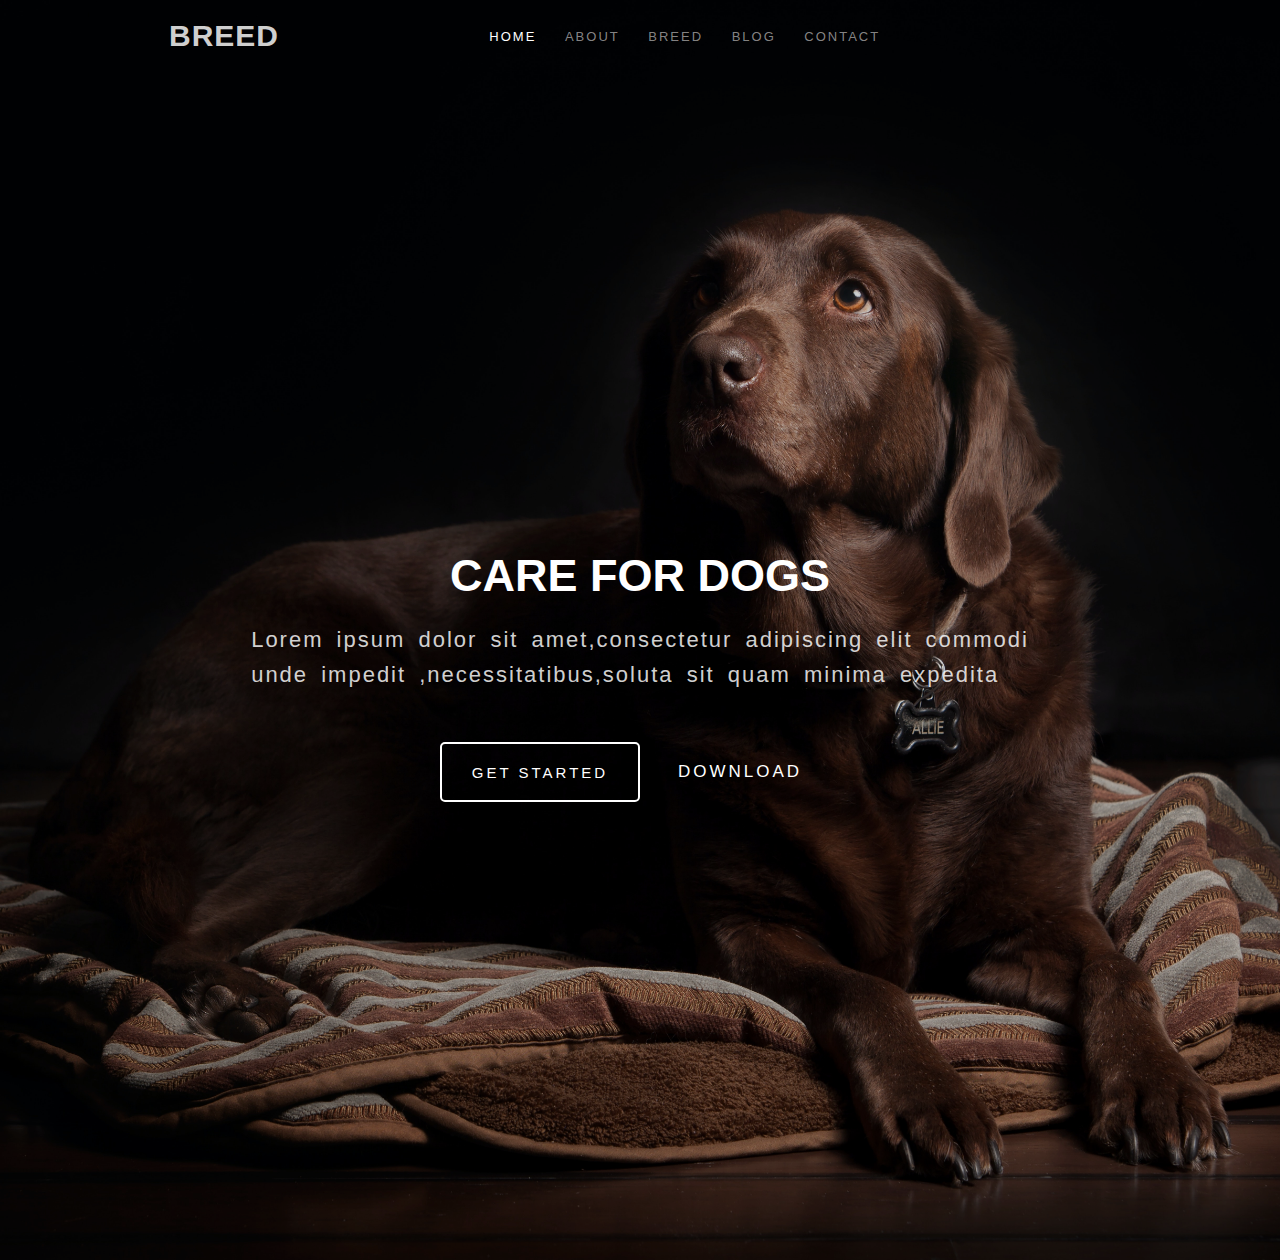
==== index.html @ 58c58dc4 "navbar removed" ====
<!DOCTYPE html>
<html lang="en">
  <head>
    <meta charset="UTF-8" />
    <meta name="viewport" content="width=device-width, initial-scale=1.0" />
    <title>dog website</title>
    <link
      rel="stylesheet"
      href="https://cdnjs.cloudflare.com/ajax/libs/font-awesome/6.4.0/css/all.min.css"
    />
    <link rel="stylesheet" href="./web.css" />
  </head>
  <body>
    <!--    
    <div class="box">
        <div class="b1">Colorlib  </div>
        <div class="b2"> +  BREED </div>

  
       <div class="box1">
        <div class="b3"><i class="fa-solid fa-desktop"></i> </div>
        <div class="b4"> <i class="fa-solid fa-tablet-screen-button"></i> </div>
        <div class="b5"><i class="fa-solid fa-mobile-screen-button"></i>   </div>
        <div class="b6"> <i class="fa-solid fa-cart-shopping"></i></div>
        <div class="b7"> <i class="fa-solid fa-xmark"></i>  </div>
        </div>
</div> -->

    <div class="box3">
      <img class="img" src="./images/img1.jpg" alt="" />
      <div class="overlay"></div>
      <div class="nav">
        <div class="one">
          <h1>BREED</h1>
        </div>
        <div class="two">
          <a href="#">HOME</a>
          <a href="#">ABOUT</a>
          <a href="#">BREED</a>
          <a href="#">BLOG</a>
          <a href="#">CONTACT</a>
        </div>
        <div class="three"></div>
      </div>
    </div>
    <div class="text-box">
      <h2>CARE FOR DOGS</h2>
      <p>
        Lorem ipsum dolor sit amet,consectetur adipiscing elit commodi <br />
        unde impedit ,necessitatibus,soluta sit quam minima expedita <atque
        corrupti reiciendis.
      </p>
      <div class="button">
        <button class="btn">GET STARTED</button>
        <button class="btn1">DOWNLOAD</button>
      </div>
    </div>
    <div class="box4">
      <h3>It's a Dog Life</h3>
      <p>curious story of dogs</p>
    </div>
  </body>
</html>
---- web.css ----
*{padding: 0;
  font-family: sans-serif;
    margin: 0px;
    box-sizing: border-box;}
 .box{
  height: 70px;
  width: 100%;
  background-color: rgba(0, 0, 0, 0.77);
  display: flex;
  align-items: center;
  justify-content:space-between;
  position: relative;
 }

 .box .b1{
  width: 100px;
  height: 70px;
padding: 12px;
  font-size: 40px;
  font-family: sans-serif;
  color: white;
 
 }
 .box .b2{
  width: 150px;
  height: 70px;
  border:2px solid rgba(25, 25, 24, 0.764);
  background-color: rgba(14, 13, 11, 0.5);
  color: gray;
  padding: 22px;
  position: absolute;
  left: 170px;
  
  font-size: 18px;
  font-family: sans-serif;
  

 }


 
 .box .box1{
  display: flex;
  justify-content: end;
  align-items: center;
  
 }

 
 .box .box1 .b3{
  width: 65px;
  height: 70px;
 padding: 25px;
 font-size: 25px;
  border:1px solid rgb(86, 85, 85);
  color: gray;
  transition: 0.5s;
 }
 .box .box1 .b3:hover{
  color: white;
 }
 .box .box1 .b4{
  width: 65px;
  height: 70px;
  border:1px solid rgb(88, 87, 87);
  padding: 25px;
  font-size: 25px;
  color: gray;
  transition: 0.5s;
 }
 .box .box1 .b4:hover{
  color: white;}
 .box .box1 .b5{
  width: 65px;
  height: 70px;
  border:1px solid rgb(102, 102, 101);
  padding: 25px;
  font-size: 25px;
  color: rgb(99, 99, 99);
  transition: 0.5s;
 }
 .box .box1 .b5:hover{
  color: white;}
 .box .box1 .b6{
  width: 65px;
  height: 70px;
  padding: 25px;
  transition: 0.5s;
  font-size: 22px;
  border:1px solid rgba(85, 85, 85, 0.899);
  color: rgb(255, 255, 255);
  background-color: yellowgreen;

 }


.box .box1  .b7{
  width: 65px;
  height: 70px;
  border:1px solid rgba(92, 92, 90, 0.899);
  padding: 25px;
  font-size: 25px;
  color: gray;
  transition: 0.5s;
 }
 .box .box1 .b7:hover{
  color: white;}
  
   .box3{
    height:100vh;
    width: 100%;
    position: relative;

   }
   .img{
    height: 140%;
    width: 100%;
    object-fit: cover;
    position: absolute;
   top: 0;
   right: 0;
   }
   .overlay{
    height: 140%;
    width: 100%;
    background-color: rgba(0, 0, 0, 0.197);
    position: absolute;
   top: 0;
   right: 0;

   }
   .nav{
    height: 70px;
    width: 100%;
    background: transparent;
    position: absolute;
    display: flex;
    justify-content: center;
    align-items: center;
    flex-direction: row;
    justify-content: space-between;
    top: 1px;
   }
   .one{
    height: 70px;
    width: 35%;
    font-size: 15px;
    letter-spacing: 1px;
    display: flex;
    align-items: center;
    justify-content: center;
    color: rgba(255, 255, 255, 0.812);
   }
   .two{
    height: 70px;
    width: 35%;
 font-size: 13px;
 letter-spacing: 2px;
    display: flex;
    align-items: center;
    justify-content: center;
    color: rgba(253, 252, 252, 0.643);
    justify-content: space-evenly;
   }
   .two a{
    color: rgba(162, 160, 160, 0.838);
    text-decoration: none;
    transition: 0.5s;
   }
   a:first-child{
    color: white;
   }
   a:hover{
    color: white;
   }
   .three{
    height: 70px;
    width: 28%;
   }
   .text-box{
    position: relative;
    
    display: flex;
    justify-content: center;
    align-items: center;
    flex-direction:column;
bottom: 350px;
   
   }
   .text-box h2{
    font-size: 45px;
    color: white;
    font-weight: 900;
    
   }
   .text-box p{
    font-size: 22px;
    color: rgba(255, 255, 255, 0.824);
    margin: 20px;
    line-height: 35px;
    word-spacing:5px;
letter-spacing: 2px;
font-weight: lighter;
   }
   .button{

    display: flex;
    justify-content: center;
    align-items: center;
    margin: 30px;
   }
   .btn{
    height: 60px;
    width: 200px;
    border-radius: 5px;
    font-size: 15px;
    border:2px solid white;
  display: flex;
  justify-content: center;
  align-items: center;
  background-color: transparent;
  letter-spacing: 3px;
  
  color: white;
  
  }
  .btn1{
    height: 50px;
    width: 200px;
    border-radius: 10px;
    font-size: 17px;
    border: none;
  color: white;
  background-color: transparent;
  letter-spacing: 3px;
  display: flex;
  justify-content: center;
  align-items: center;
  }
   
  .box4{
display: flex;
justify-content: center;
align-items: center;
margin: 10px;
  }
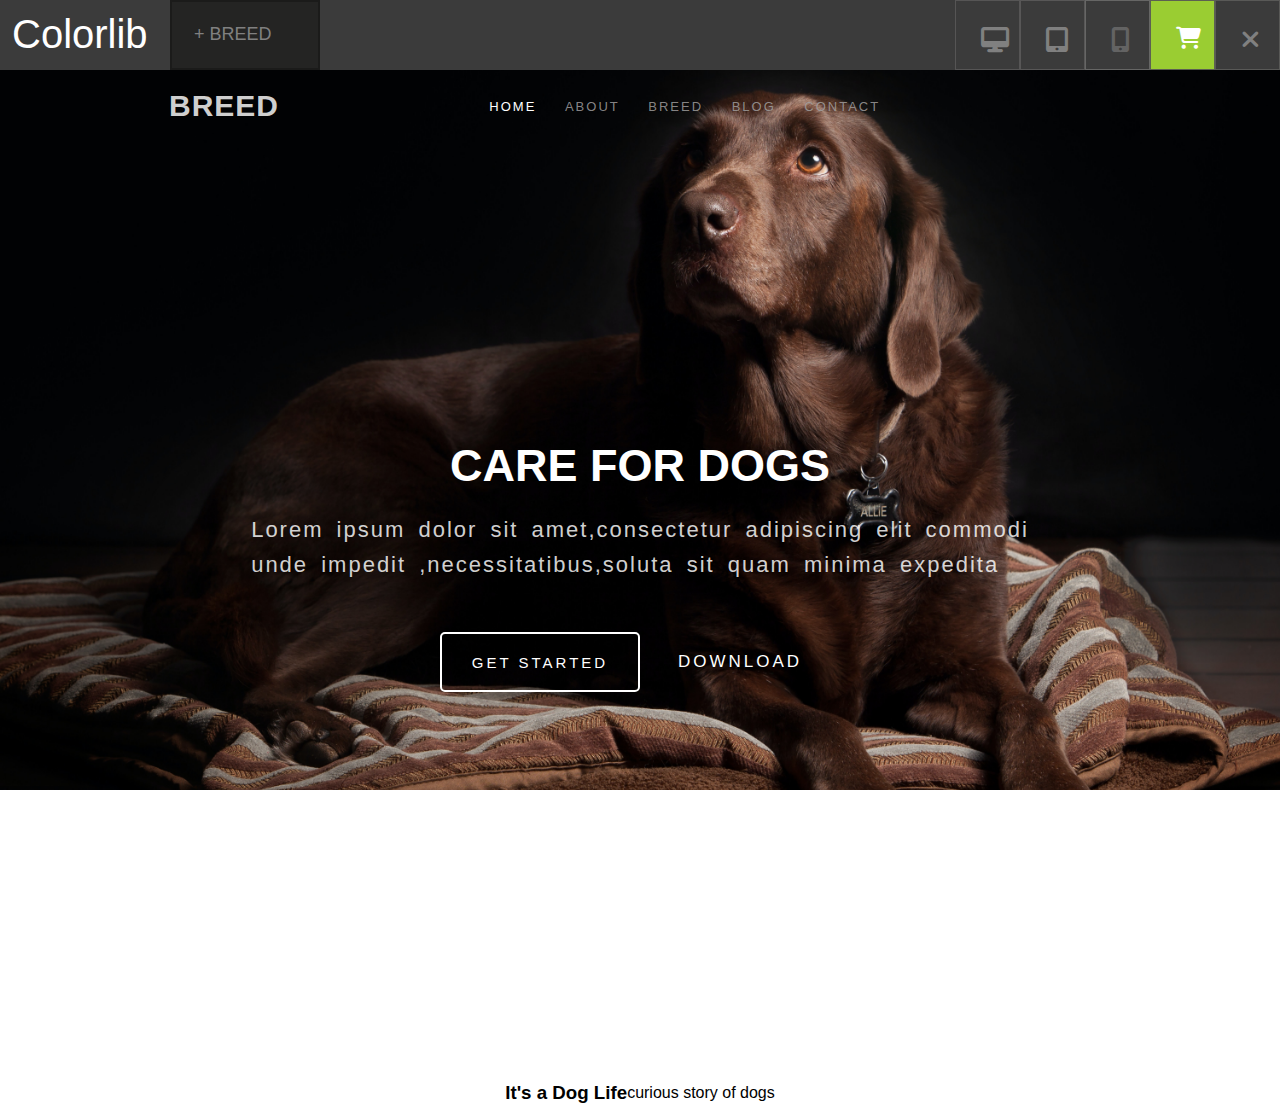
==== commit 630a6e9d: "background changed" ====
--- a/index.html
+++ b/index.html
@@ -11,23 +11,21 @@
     <link rel="stylesheet" href="./web.css" />
   </head>
   <body>
-    <!--    
     <div class="box">
-        <div class="b1">Colorlib  </div>
-        <div class="b2"> +  BREED </div>
+      <div class="b1">Colorlib</div>
+      <div class="b2">+ BREED</div>
 
-  
-       <div class="box1">
-        <div class="b3"><i class="fa-solid fa-desktop"></i> </div>
-        <div class="b4"> <i class="fa-solid fa-tablet-screen-button"></i> </div>
-        <div class="b5"><i class="fa-solid fa-mobile-screen-button"></i>   </div>
-        <div class="b6"> <i class="fa-solid fa-cart-shopping"></i></div>
-        <div class="b7"> <i class="fa-solid fa-xmark"></i>  </div>
-        </div>
-</div> -->
+      <div class="box1">
+        <div class="b3"><i class="fa-solid fa-desktop"></i></div>
+        <div class="b4"><i class="fa-solid fa-tablet-screen-button"></i></div>
+        <div class="b5"><i class="fa-solid fa-mobile-screen-button"></i></div>
+        <div class="b6"><i class="fa-solid fa-cart-shopping"></i></div>
+        <div class="b7"><i class="fa-solid fa-xmark"></i></div>
+      </div>
+    </div>
 
     <div class="box3">
-      <img class="img" src="./images/img1.jpg" alt="" />
+      <!-- <img class="img" src="./images/img1.jpg" alt="" /> -->
       <div class="overlay"></div>
       <div class="nav">
         <div class="one">
--- a/web.css
+++ b/web.css
@@ -1,248 +1,239 @@
-*{padding: 0;
+* {
+  padding: 0;
   font-family: sans-serif;
-    margin: 0px;
-    box-sizing: border-box;}
- .box{
+  margin: 0px;
+  box-sizing: border-box;
+}
+.box {
   height: 70px;
   width: 100%;
   background-color: rgba(0, 0, 0, 0.77);
   display: flex;
   align-items: center;
-  justify-content:space-between;
+  justify-content: space-between;
   position: relative;
- }
-
- .box .b1{
+}
+
+.box .b1 {
   width: 100px;
   height: 70px;
-padding: 12px;
+  padding: 12px;
   font-size: 40px;
   font-family: sans-serif;
   color: white;
- 
- }
- .box .b2{
+}
+.box .b2 {
   width: 150px;
   height: 70px;
-  border:2px solid rgba(25, 25, 24, 0.764);
+  border: 2px solid rgba(25, 25, 24, 0.764);
   background-color: rgba(14, 13, 11, 0.5);
   color: gray;
   padding: 22px;
   position: absolute;
   left: 170px;
-  
+
   font-size: 18px;
   font-family: sans-serif;
-  
-
- }
-
-
- 
- .box .box1{
+}
+
+.box .box1 {
   display: flex;
   justify-content: end;
   align-items: center;
-  
- }
-
- 
- .box .box1 .b3{
-  width: 65px;
-  height: 70px;
- padding: 25px;
- font-size: 25px;
-  border:1px solid rgb(86, 85, 85);
-  color: gray;
-  transition: 0.5s;
- }
- .box .box1 .b3:hover{
-  color: white;
- }
- .box .box1 .b4{
-  width: 65px;
-  height: 70px;
-  border:1px solid rgb(88, 87, 87);
-  padding: 25px;
-  font-size: 25px;
-  color: gray;
-  transition: 0.5s;
- }
- .box .box1 .b4:hover{
-  color: white;}
- .box .box1 .b5{
-  width: 65px;
-  height: 70px;
-  border:1px solid rgb(102, 102, 101);
+}
+
+.box .box1 .b3 {
+  width: 65px;
+  height: 70px;
+  padding: 25px;
+  font-size: 25px;
+  border: 1px solid rgb(86, 85, 85);
+  color: gray;
+  transition: 0.5s;
+}
+.box .box1 .b3:hover {
+  color: white;
+}
+.box .box1 .b4 {
+  width: 65px;
+  height: 70px;
+  border: 1px solid rgb(88, 87, 87);
+  padding: 25px;
+  font-size: 25px;
+  color: gray;
+  transition: 0.5s;
+}
+.box .box1 .b4:hover {
+  color: white;
+}
+.box .box1 .b5 {
+  width: 65px;
+  height: 70px;
+  border: 1px solid rgb(102, 102, 101);
   padding: 25px;
   font-size: 25px;
   color: rgb(99, 99, 99);
   transition: 0.5s;
- }
- .box .box1 .b5:hover{
-  color: white;}
- .box .box1 .b6{
+}
+.box .box1 .b5:hover {
+  color: white;
+}
+.box .box1 .b6 {
   width: 65px;
   height: 70px;
   padding: 25px;
   transition: 0.5s;
   font-size: 22px;
-  border:1px solid rgba(85, 85, 85, 0.899);
+  border: 1px solid rgba(85, 85, 85, 0.899);
   color: rgb(255, 255, 255);
   background-color: yellowgreen;
-
- }
-
-
-.box .box1  .b7{
-  width: 65px;
-  height: 70px;
-  border:1px solid rgba(92, 92, 90, 0.899);
-  padding: 25px;
-  font-size: 25px;
-  color: gray;
-  transition: 0.5s;
- }
- .box .box1 .b7:hover{
-  color: white;}
-  
-   .box3{
-    height:100vh;
-    width: 100%;
-    position: relative;
-
-   }
-   .img{
-    height: 140%;
-    width: 100%;
-    object-fit: cover;
-    position: absolute;
-   top: 0;
-   right: 0;
-   }
-   .overlay{
-    height: 140%;
-    width: 100%;
-    background-color: rgba(0, 0, 0, 0.197);
-    position: absolute;
-   top: 0;
-   right: 0;
-
-   }
-   .nav{
-    height: 70px;
-    width: 100%;
-    background: transparent;
-    position: absolute;
-    display: flex;
-    justify-content: center;
-    align-items: center;
-    flex-direction: row;
-    justify-content: space-between;
-    top: 1px;
-   }
-   .one{
-    height: 70px;
-    width: 35%;
-    font-size: 15px;
-    letter-spacing: 1px;
-    display: flex;
-    align-items: center;
-    justify-content: center;
-    color: rgba(255, 255, 255, 0.812);
-   }
-   .two{
-    height: 70px;
-    width: 35%;
- font-size: 13px;
- letter-spacing: 2px;
-    display: flex;
-    align-items: center;
-    justify-content: center;
-    color: rgba(253, 252, 252, 0.643);
-    justify-content: space-evenly;
-   }
-   .two a{
-    color: rgba(162, 160, 160, 0.838);
-    text-decoration: none;
-    transition: 0.5s;
-   }
-   a:first-child{
-    color: white;
-   }
-   a:hover{
-    color: white;
-   }
-   .three{
-    height: 70px;
-    width: 28%;
-   }
-   .text-box{
-    position: relative;
-    
-    display: flex;
-    justify-content: center;
-    align-items: center;
-    flex-direction:column;
-bottom: 350px;
-   
-   }
-   .text-box h2{
-    font-size: 45px;
-    color: white;
-    font-weight: 900;
-    
-   }
-   .text-box p{
-    font-size: 22px;
-    color: rgba(255, 255, 255, 0.824);
-    margin: 20px;
-    line-height: 35px;
-    word-spacing:5px;
-letter-spacing: 2px;
-font-weight: lighter;
-   }
-   .button{
-
-    display: flex;
-    justify-content: center;
-    align-items: center;
-    margin: 30px;
-   }
-   .btn{
-    height: 60px;
-    width: 200px;
-    border-radius: 5px;
-    font-size: 15px;
-    border:2px solid white;
+}
+
+.box .box1 .b7 {
+  width: 65px;
+  height: 70px;
+  border: 1px solid rgba(92, 92, 90, 0.899);
+  padding: 25px;
+  font-size: 25px;
+  color: gray;
+  transition: 0.5s;
+}
+.box .box1 .b7:hover {
+  color: white;
+}
+
+.box3 {
+  height: 80vh;
+  width: 100%;
+  position: relative;
+  background-image: url("./images/img1.jpg");
+  background-size: cover;
+  background-position: 0 -150px;
+}
+.img {
+  height: 100%;
+  width: 100%;
+  object-fit: cover;
+  position: absolute;
+  top: 0px;
+  right: 0;
+}
+.overlay {
+  height: 140%;
+  width: 100%;
+  /* background-color: rgba(0, 0, 0, 0.197); */
+  position: absolute;
+  top: 0;
+  right: 0;
+}
+.nav {
+  height: 70px;
+  width: 100%;
+  background: transparent;
+  position: absolute;
+  display: flex;
+  justify-content: center;
+  align-items: center;
+  flex-direction: row;
+  justify-content: space-between;
+  top: 1px;
+}
+.one {
+  height: 70px;
+  width: 35%;
+  font-size: 15px;
+  letter-spacing: 1px;
+  display: flex;
+  align-items: center;
+  justify-content: center;
+  color: rgba(255, 255, 255, 0.812);
+}
+.two {
+  height: 70px;
+  width: 35%;
+  font-size: 13px;
+  letter-spacing: 2px;
+  display: flex;
+  align-items: center;
+  justify-content: center;
+  color: rgba(253, 252, 252, 0.643);
+  justify-content: space-evenly;
+}
+.two a {
+  color: rgba(162, 160, 160, 0.838);
+  text-decoration: none;
+  transition: 0.5s;
+}
+a:first-child {
+  color: white;
+}
+a:hover {
+  color: white;
+}
+.three {
+  height: 70px;
+  width: 28%;
+}
+.text-box {
+  position: relative;
+
+  display: flex;
+  justify-content: center;
+  align-items: center;
+  flex-direction: column;
+  bottom: 350px;
+}
+.text-box h2 {
+  font-size: 45px;
+  color: white;
+  font-weight: 900;
+}
+.text-box p {
+  font-size: 22px;
+  color: rgba(255, 255, 255, 0.824);
+  margin: 20px;
+  line-height: 35px;
+  word-spacing: 5px;
+  letter-spacing: 2px;
+  font-weight: lighter;
+}
+.button {
+  display: flex;
+  justify-content: center;
+  align-items: center;
+  margin: 30px;
+}
+.btn {
+  height: 60px;
+  width: 200px;
+  border-radius: 5px;
+  font-size: 15px;
+  border: 2px solid white;
   display: flex;
   justify-content: center;
   align-items: center;
   background-color: transparent;
   letter-spacing: 3px;
-  
-  color: white;
-  
-  }
-  .btn1{
-    height: 50px;
-    width: 200px;
-    border-radius: 10px;
-    font-size: 17px;
-    border: none;
+
+  color: white;
+}
+.btn1 {
+  height: 50px;
+  width: 200px;
+  border-radius: 10px;
+  font-size: 17px;
+  border: none;
   color: white;
   background-color: transparent;
   letter-spacing: 3px;
   display: flex;
   justify-content: center;
   align-items: center;
-  }
-   
-  .box4{
-display: flex;
-justify-content: center;
-align-items: center;
-margin: 10px;
-  } 
-   
-  +}
+
+.box4 {
+  display: flex;
+  justify-content: center;
+  align-items: center;
+  margin: 10px;
+}
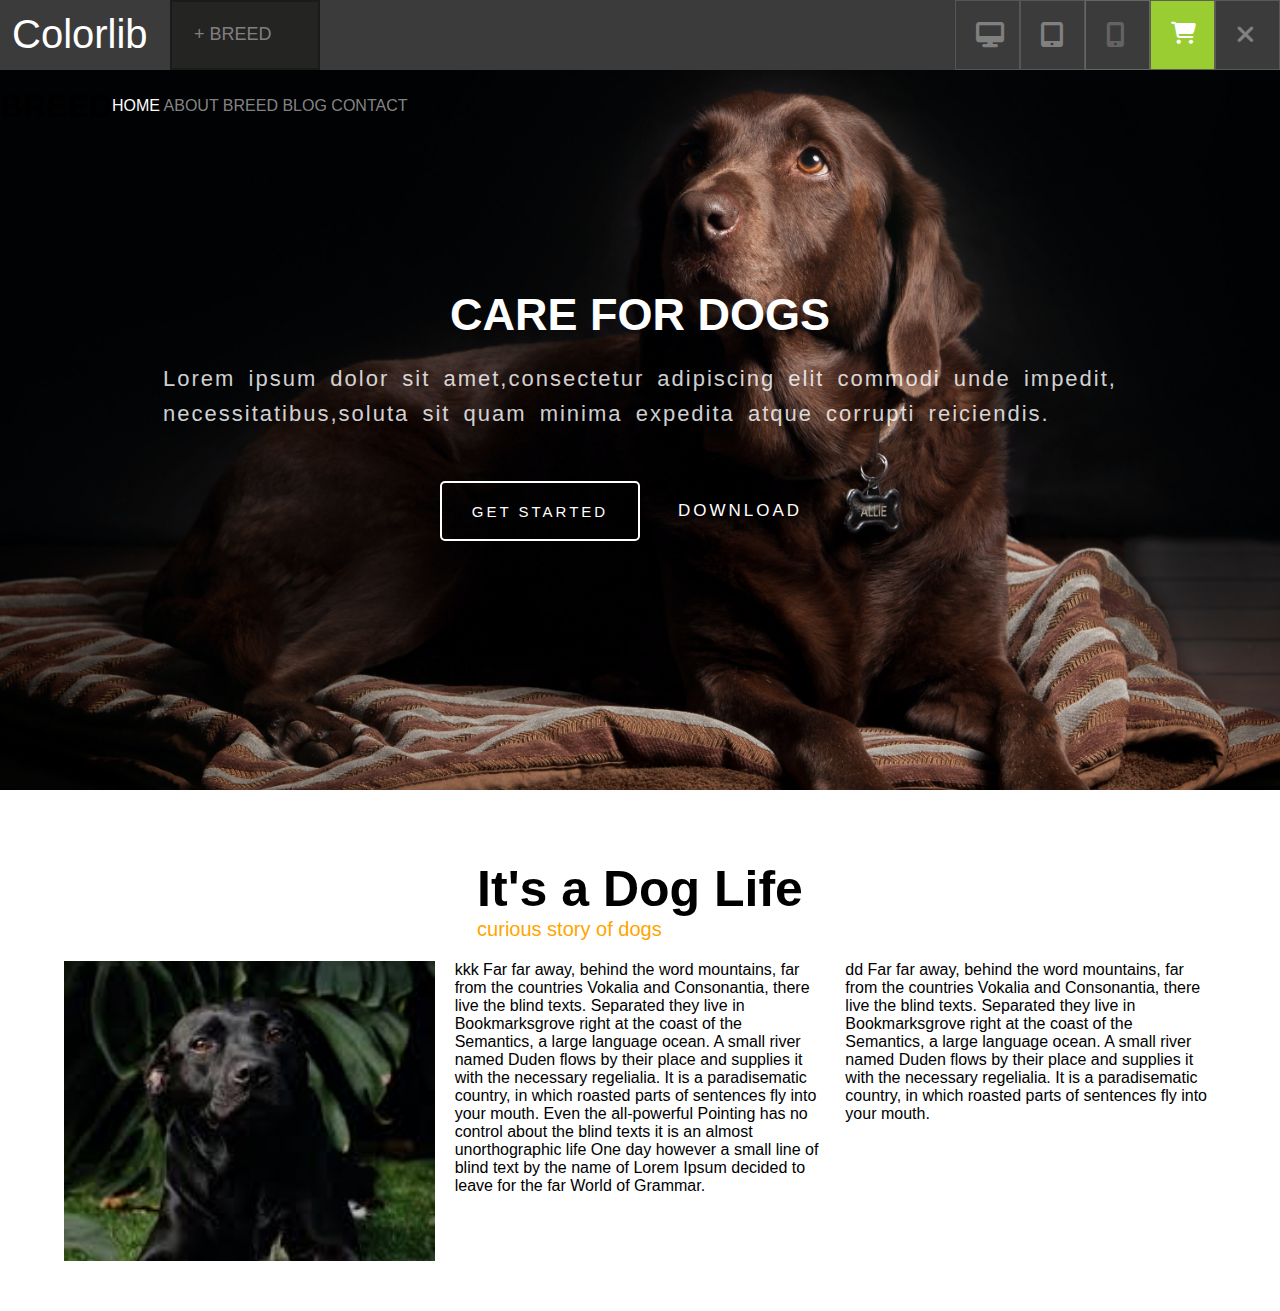
==== commit 0f56168a: "box4 completed" ====
--- a/index.html
+++ b/index.html
@@ -40,22 +40,51 @@
         </div>
         <div class="three"></div>
       </div>
-    </div>
-    <div class="text-box">
-      <h2>CARE FOR DOGS</h2>
-      <p>
-        Lorem ipsum dolor sit amet,consectetur adipiscing elit commodi <br />
-        unde impedit ,necessitatibus,soluta sit quam minima expedita <atque
-        corrupti reiciendis.
-      </p>
-      <div class="button">
-        <button class="btn">GET STARTED</button>
-        <button class="btn1">DOWNLOAD</button>
+      <div class="text-box">
+        <h2>CARE FOR DOGS</h2>
+        <p>
+          Lorem ipsum dolor sit amet,consectetur adipiscing elit commodi unde
+          impedit,<br />necessitatibus,soluta sit quam minima expedita atque
+          corrupti reiciendis.
+        </p>
+        <div class="button">
+          <button class="btn">GET STARTED</button>
+          <button class="btn1">DOWNLOAD</button>
+        </div>
       </div>
     </div>
-    <div class="box4">
-      <h3>It's a Dog Life</h3>
-      <p>curious story of dogs</p>
-    </div>
+
+    <section class="box4">
+      <div class="title">
+        <h1>It's a Dog Life</h1>
+        <p>curious story of dogs</p>
+      </div>
+
+      <div class="content">
+        <div class="one">
+          <img src="./images/img.jpeg" alt="" />
+        </div>
+        <div class="two">
+          kkk Far far away, behind the word mountains, far from the countries
+          Vokalia and Consonantia, there live the blind texts. Separated they
+          live in Bookmarksgrove right at the coast of the Semantics, a large
+          language ocean. A small river named Duden flows by their place and
+          supplies it with the necessary regelialia. It is a paradisematic
+          country, in which roasted parts of sentences fly into your mouth. Even
+          the all-powerful Pointing has no control about the blind texts it is
+          an almost unorthographic life One day however a small line of blind
+          text by the name of Lorem Ipsum decided to leave for the far World of
+          Grammar.
+        </div>
+        <div class="three">
+          dd Far far away, behind the word mountains, far from the countries
+          Vokalia and Consonantia, there live the blind texts. Separated they
+          live in Bookmarksgrove right at the coast of the Semantics, a large
+          language ocean. A small river named Duden flows by their place and
+          supplies it with the necessary regelialia. It is a paradisematic
+          country, in which roasted parts of sentences fly into your mouth.
+        </div>
+      </div>
+    </section>
   </body>
 </html>
--- a/web.css
+++ b/web.css
@@ -45,7 +45,7 @@
 .box .box1 .b3 {
   width: 65px;
   height: 70px;
-  padding: 25px;
+  padding: 20px;
   font-size: 25px;
   border: 1px solid rgb(86, 85, 85);
   color: gray;
@@ -53,53 +53,60 @@
 }
 .box .box1 .b3:hover {
   color: white;
+  background-color: black;
 }
 .box .box1 .b4 {
   width: 65px;
   height: 70px;
   border: 1px solid rgb(88, 87, 87);
-  padding: 25px;
+  padding: 20px;
   font-size: 25px;
   color: gray;
   transition: 0.5s;
 }
 .box .box1 .b4:hover {
   color: white;
+  background-color: black;
 }
 .box .box1 .b5 {
   width: 65px;
   height: 70px;
   border: 1px solid rgb(102, 102, 101);
-  padding: 25px;
+  padding: 20px;
   font-size: 25px;
   color: rgb(99, 99, 99);
   transition: 0.5s;
 }
 .box .box1 .b5:hover {
   color: white;
+  background-color: black;
 }
 .box .box1 .b6 {
   width: 65px;
   height: 70px;
-  padding: 25px;
+  padding: 20px;
   transition: 0.5s;
   font-size: 22px;
   border: 1px solid rgba(85, 85, 85, 0.899);
   color: rgb(255, 255, 255);
   background-color: yellowgreen;
 }
+.box .box1 .b6:hover {
+  background-color: black;
+}
 
 .box .box1 .b7 {
   width: 65px;
   height: 70px;
   border: 1px solid rgba(92, 92, 90, 0.899);
-  padding: 25px;
+  padding: 20px;
   font-size: 25px;
   color: gray;
   transition: 0.5s;
 }
 .box .box1 .b7:hover {
   color: white;
+  background-color: black;
 }
 
 .box3 {
@@ -109,6 +116,9 @@
   background-image: url("./images/img1.jpg");
   background-size: cover;
   background-position: 0 -150px;
+  display: flex;
+  align-items: center;
+  justify-content: center;
 }
 .img {
   height: 100%;
@@ -119,7 +129,7 @@
   right: 0;
 }
 .overlay {
-  height: 140%;
+  height: 100%;
   width: 100%;
   /* background-color: rgba(0, 0, 0, 0.197); */
   position: absolute;
@@ -138,7 +148,7 @@
   justify-content: space-between;
   top: 1px;
 }
-.one {
+.box .nav .one {
   height: 70px;
   width: 35%;
   font-size: 15px;
@@ -148,7 +158,7 @@
   justify-content: center;
   color: rgba(255, 255, 255, 0.812);
 }
-.two {
+.box .nav .two {
   height: 70px;
   width: 35%;
   font-size: 13px;
@@ -170,18 +180,16 @@
 a:hover {
   color: white;
 }
-.three {
+.box .nav .three {
   height: 70px;
   width: 28%;
 }
 .text-box {
   position: relative;
-
   display: flex;
   justify-content: center;
   align-items: center;
   flex-direction: column;
-  bottom: 350px;
 }
 .text-box h2 {
   font-size: 45px;
@@ -231,9 +239,44 @@
   align-items: center;
 }
 
+/* box 4 */
+
 .box4 {
   display: flex;
-  justify-content: center;
-  align-items: center;
-  margin: 10px;
-}
+  flex-direction: column;
+  justify-content: center;
+  align-items: center;
+  padding-block: 50px;
+}
+.box4 .title {
+  display: flex;
+  flex-direction: column;
+  margin: 20px;
+}
+.box4 .title h1 {
+  font-size: 50px;
+}
+.box4 .title p {
+  color: orange;
+  font-size: 20px;
+}
+.box4 .content {
+  display: flex;
+  /* background-color: aqua; */
+  width: 90%;
+  gap: 20px;
+}
+.box4 .content .one,
+.two,
+.three {
+  flex: 1;
+}
+.box4 .content .one {
+  height: 300px;
+  background-color: aquamarine;
+}
+.box4 .content .one img {
+  height: 100%;
+  width: 100%;
+  object-fit: cover;
+}
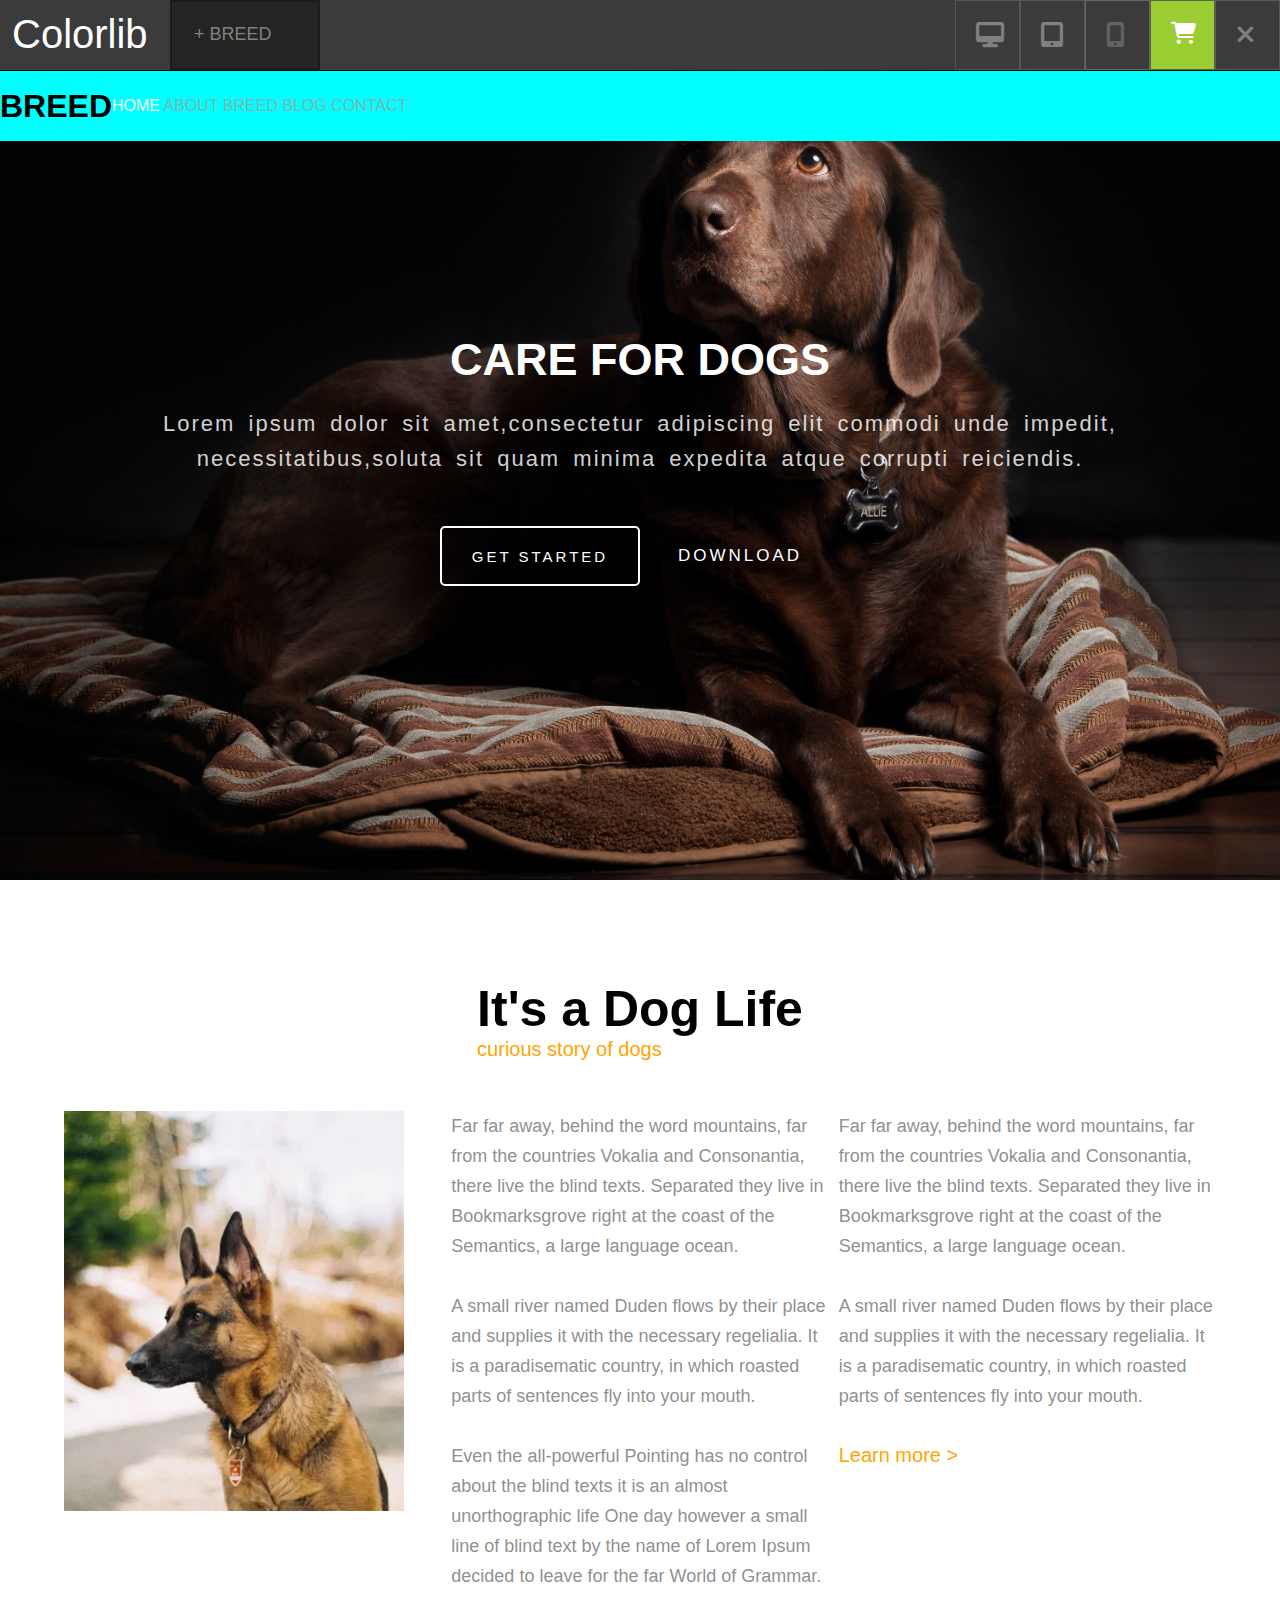
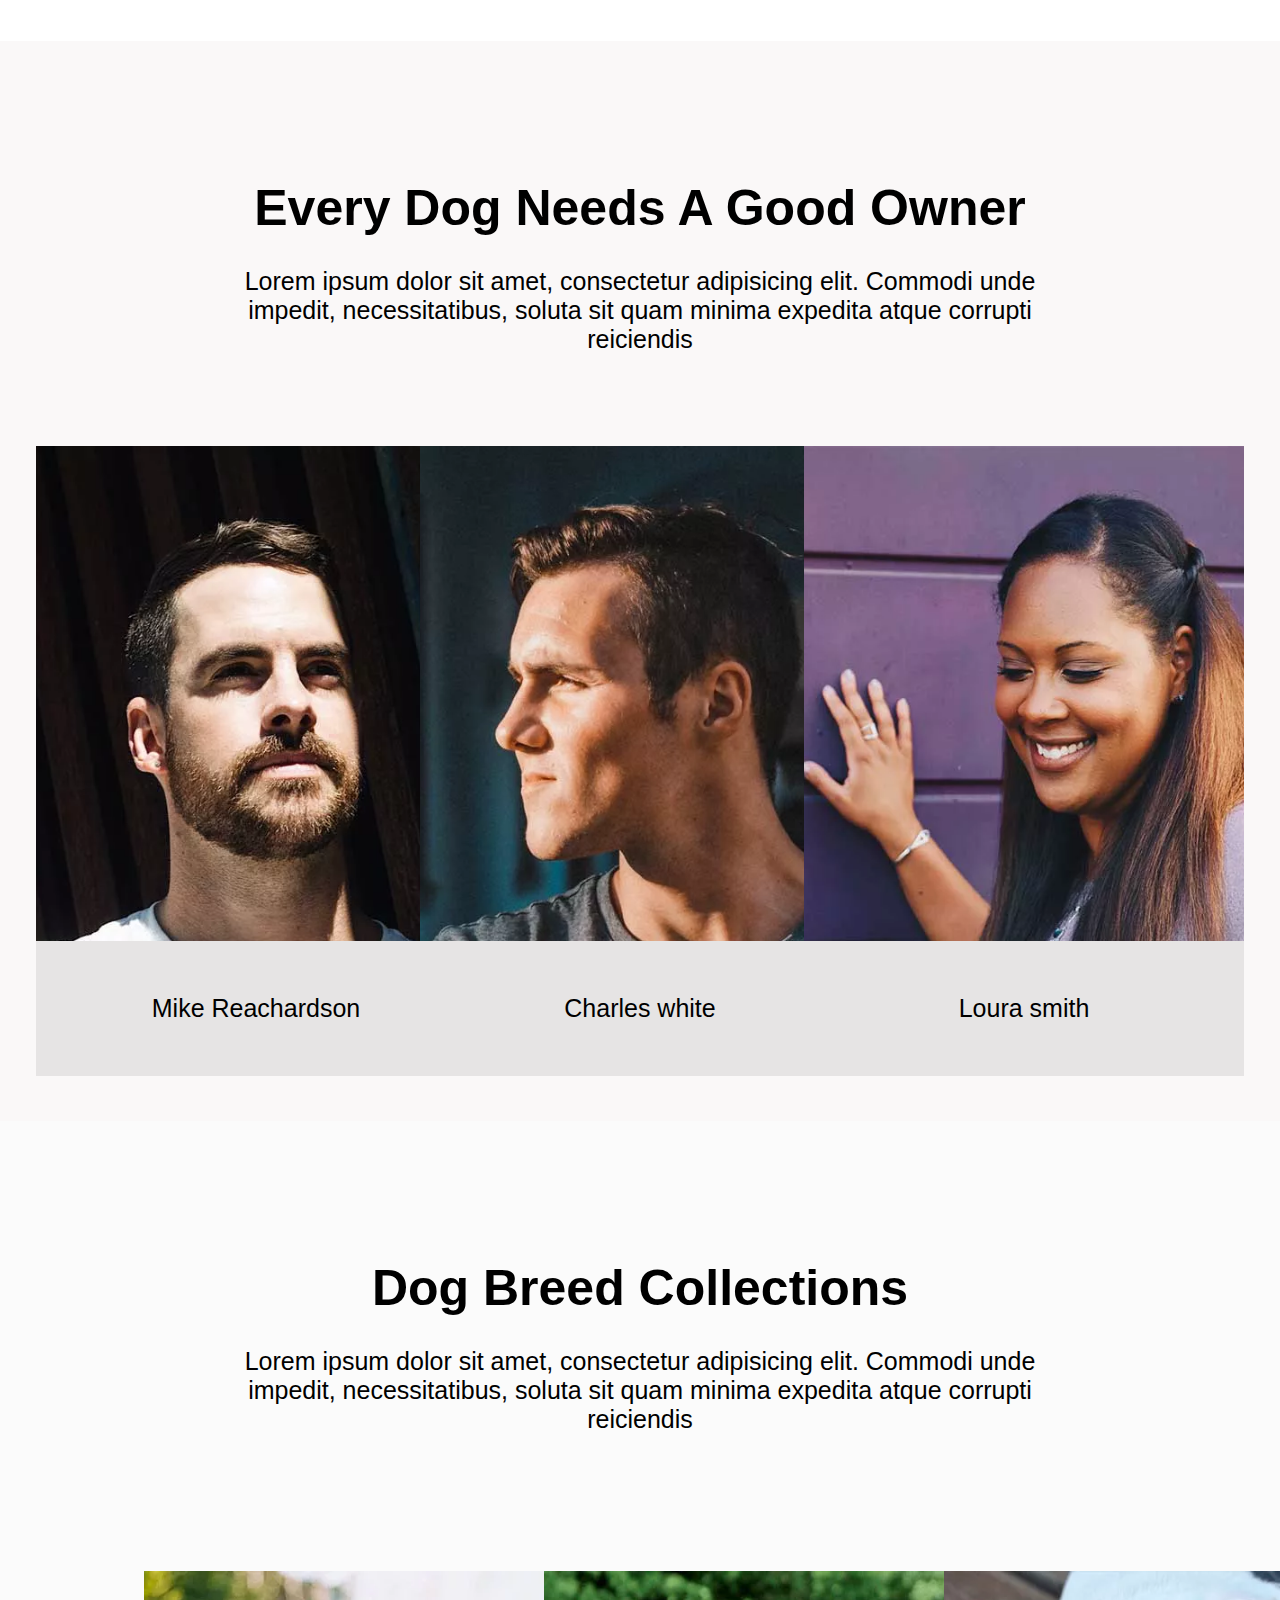
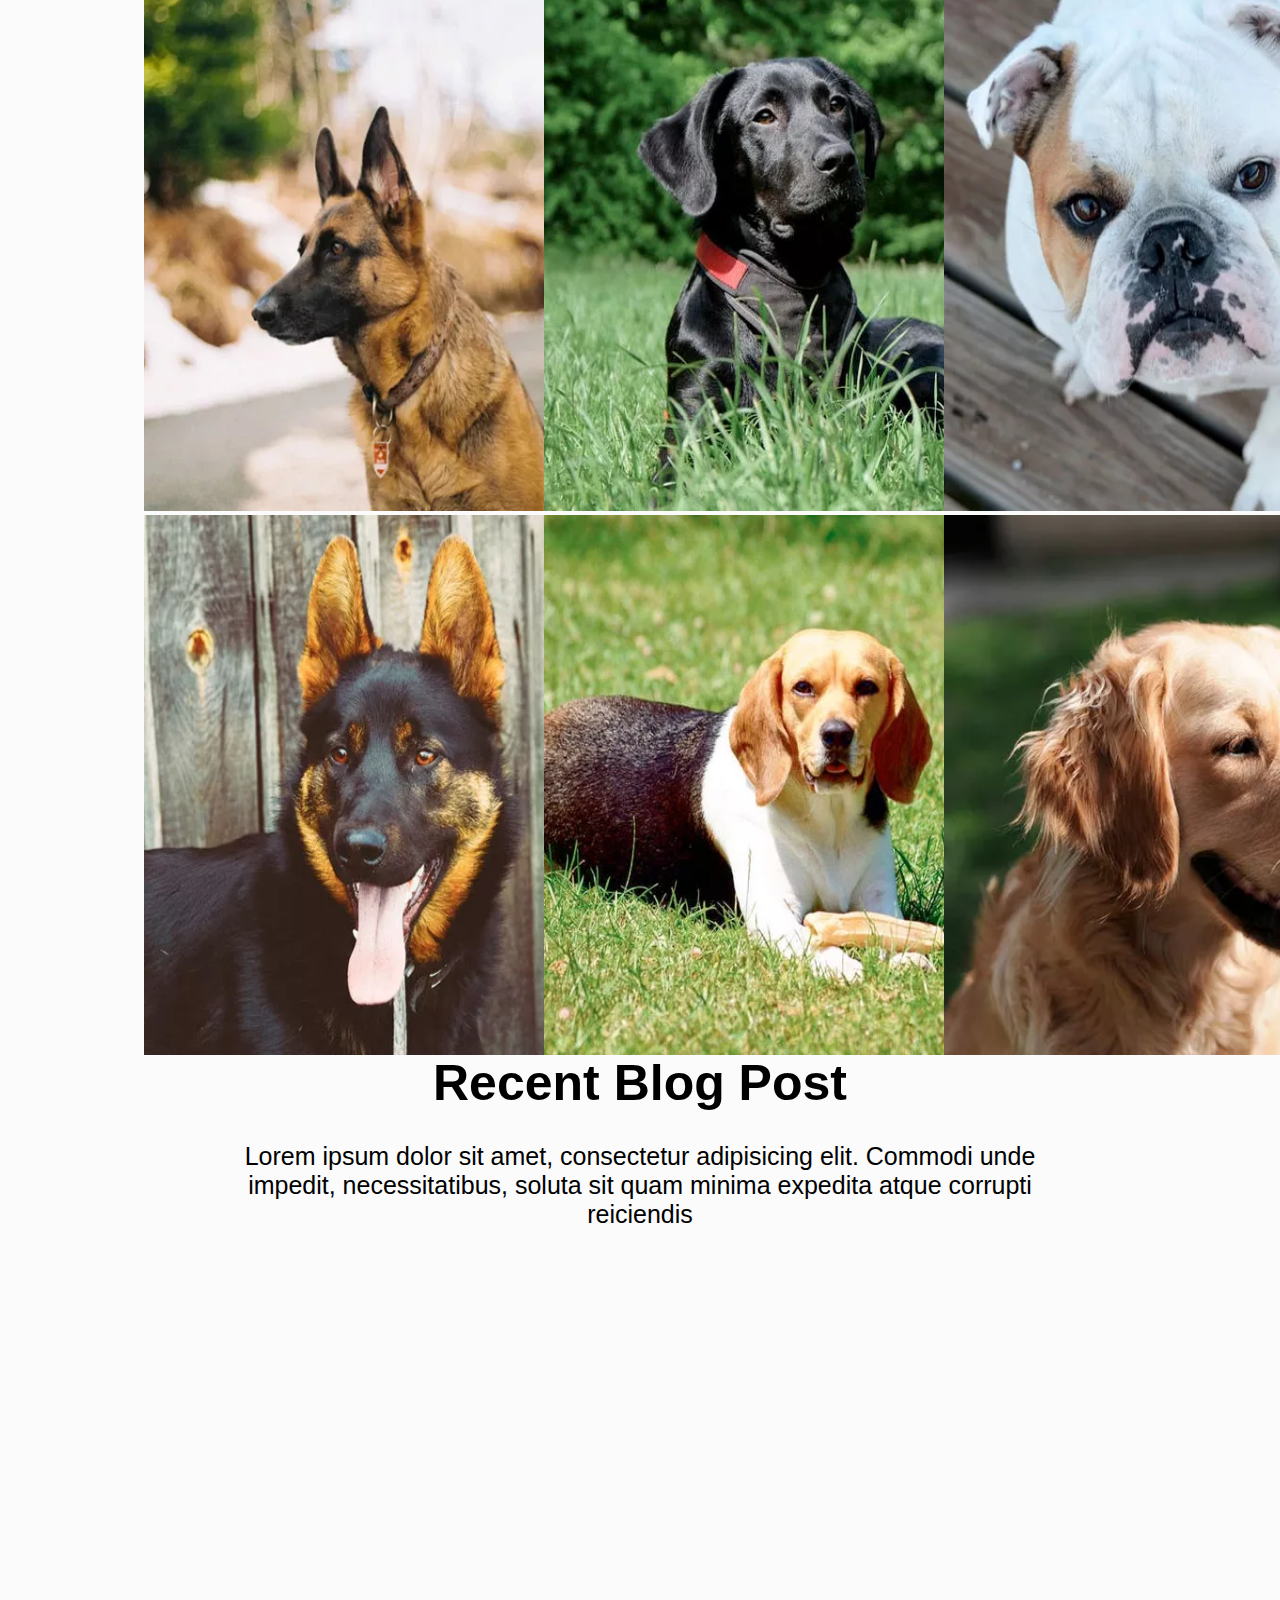
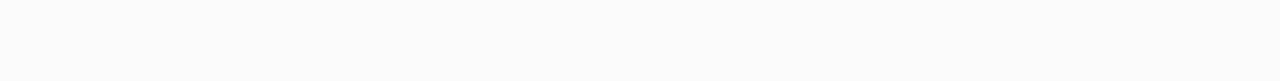
==== commit 62defc62: "box5" ====
--- a/index.html
+++ b/index.html
@@ -62,29 +62,143 @@
 
       <div class="content">
         <div class="one">
-          <img src="./images/img.jpeg" alt="" />
+          <img src="./images/dog1.webp" alt="" />
         </div>
         <div class="two">
-          kkk Far far away, behind the word mountains, far from the countries
+          Far far away, behind the word mountains, far from the countries
           Vokalia and Consonantia, there live the blind texts. Separated they
           live in Bookmarksgrove right at the coast of the Semantics, a large
-          language ocean. A small river named Duden flows by their place and
+          language ocean. 
+          <br>
+          <br>
+          A small river named Duden flows by their place and
           supplies it with the necessary regelialia. It is a paradisematic
-          country, in which roasted parts of sentences fly into your mouth. Even
+          country, in which roasted parts of sentences fly into your mouth.
+          <br>
+          <br>
+           Even
           the all-powerful Pointing has no control about the blind texts it is
           an almost unorthographic life One day however a small line of blind
           text by the name of Lorem Ipsum decided to leave for the far World of
           Grammar.
         </div>
         <div class="three">
-          dd Far far away, behind the word mountains, far from the countries
+          Far far away, behind the word mountains, far from the countries
           Vokalia and Consonantia, there live the blind texts. Separated they
           live in Bookmarksgrove right at the coast of the Semantics, a large
-          language ocean. A small river named Duden flows by their place and
+          language ocean. 
+          <br>
+          <br>
+          A small river named Duden flows by their place and
           supplies it with the necessary regelialia. It is a paradisematic
           country, in which roasted parts of sentences fly into your mouth.
+          <br>
+          <br>
+          <button>Learn more > </button>
         </div>
       </div>
     </section>
+
+<section class="sec3">
+<div class="inerbox">
+  <div class="bx1">
+    <h1>Every Dog Needs A Good Owner</h1>
+    <p class="se3p">Lorem ipsum dolor sit amet, consectetur adipisicing elit. Commodi unde impedit, necessitatibus, soluta sit quam minima expedita atque corrupti reiciendis</p>
+  </div>
+
+
+<div class="bx2">
+
+  <div class="imgbx1">
+
+    <div class="imbx">
+      <img class="img1" src="./images/img3.webp" alt="">
+    </div>
+    <div class="wdbx">Mike Reachardson</div>
+
+  </div>
+
+
+
+  <div class="imgbx1">
+
+    <div class="imbx">
+      <img class="img1" src="./images/img5.webp" alt="">
+    </div>
+    <div class="wdbx">Charles white</div>
+   
+  </div>
+
+
+  <div class="imgbx1">
+
+    <div class="imbx">
+      <img class="img1" src="./images/img6.webp" alt="">
+    </div>
+    <div class="wdbx">Loura smith</div>
+  </div>
+</div>
+</div>
+
+</section>
+
+
+<section class="sec4">
+  <div class="inerbox1">
+    <div class="bxs1">
+      <h1>Dog Breed Collections</h1>
+      <p class="se3p">Lorem ipsum dolor sit amet, consectetur adipisicing elit. Commodi unde impedit, necessitatibus, soluta sit quam minima expedita atque corrupti reiciendis</p>
+    </div>
+    
+    <div class="bx3">
+
+      <div class="imgbx2">
+    
+        <div class="imbx1">
+          <img class="img2" src="./images/dog1.webp" alt="">
+         <img class="img2" src="./images/dog_4.jpg.webp" alt="">
+        </div>
+      </div>   
+      
+
+
+      <div class="imgbx2">
+    <div class="imbx1">
+          <img class="img2" src="./images/dog_2.jpg.webp" alt="">
+          
+          <img class="img2" src="./images/dog_5.jpg.webp" alt="">
+        </div>
+      </div>   
+    
+
+
+      <div class="imgbx2">
+    
+        <div class="imbx1">
+          <img class="img2" src="./images/dog_3.jpg.webp" alt="">
+         
+          <img class="img2" src="./images/dog_6.jpg.webp" alt="">
+       
+      </div>
+    </div>
+  </section>
+      
+  <section class="sec5">
+    <div class="inerbox2">
+      <div class="bxs2">
+        <h1>Recent Blog Post</h1>
+        <p class="se3p">Lorem ipsum dolor sit amet, consectetur adipisicing elit. Commodi unde impedit, necessitatibus, soluta sit quam minima expedita atque corrupti reiciendis</p>
+      </div>
+      </div>
+    </section>
+
+
+
+
+                  
+    
+      
+
+      
   </body>
 </html>
--- a/web.css
+++ b/web.css
@@ -110,7 +110,7 @@
 }
 
 .box3 {
-  height: 80vh;
+  height: 90vh;
   width: 100%;
   position: relative;
   background-image: url("./images/img1.jpg");
@@ -147,16 +147,18 @@
   flex-direction: row;
   justify-content: space-between;
   top: 1px;
-}
-.box .nav .one {
-  height: 70px;
-  width: 35%;
+  background-color: aqua;
+}
+.box .nav .one{
+  height: 70px;
+  width: 28%;
   font-size: 15px;
   letter-spacing: 1px;
   display: flex;
   align-items: center;
-  justify-content: center;
-  color: rgba(255, 255, 255, 0.812);
+  justify-content: flex-end;
+ 
+  color: white;
 }
 .box .nav .two {
   height: 70px;
@@ -166,8 +168,9 @@
   display: flex;
   align-items: center;
   justify-content: center;
-  color: rgba(253, 252, 252, 0.643);
+  color: rgba(158, 153, 153, 0.643);
   justify-content: space-evenly;
+ 
 }
 .two a {
   color: rgba(162, 160, 160, 0.838);
@@ -183,6 +186,7 @@
 .box .nav .three {
   height: 70px;
   width: 28%;
+  background-color: rgb(255, 0, 212);
 }
 .text-box {
   position: relative;
@@ -204,6 +208,7 @@
   word-spacing: 5px;
   letter-spacing: 2px;
   font-weight: lighter;
+  text-align: center;
 }
 .button {
   display: flex;
@@ -238,6 +243,10 @@
   justify-content: center;
   align-items: center;
 }
+.text-box .button .btn:hover{
+  color: black;
+  background-color: white;
+}
 
 /* box 4 */
 
@@ -251,10 +260,11 @@
 .box4 .title {
   display: flex;
   flex-direction: column;
-  margin: 20px;
+  margin: 50px;
 }
 .box4 .title h1 {
   font-size: 50px;
+  
 }
 .box4 .title p {
   color: orange;
@@ -264,19 +274,216 @@
   display: flex;
   /* background-color: aqua; */
   width: 90%;
-  gap: 20px;
+  gap: 10px;
+  font-size: 18px;
+  color: rgba(134, 134, 134, 0.935);
+  line-height: 30px;
 }
 .box4 .content .one,
 .two,
 .three {
   flex: 1;
+  
 }
 .box4 .content .one {
-  height: 300px;
-  background-color: aquamarine;
+  height: 400px;
+
 }
 .box4 .content .one img {
   height: 100%;
-  width: 100%;
+  width: 90%;
   object-fit: cover;
-}
+  
+}
+.box4 .content .three button{
+  border: none;
+  background-color:white;
+  color: orange;
+  font-size: 20px;
+}
+
+/* sec3 */
+
+.sec3{
+  height: 120vh;
+  width: 100%;
+  background-color: rgba(249, 247, 247, 0.884);
+  display: flex;
+  justify-content: center;
+  align-items: center;
+}
+.inerbox{
+  height: 110vh;
+  width: 90%;
+  /* background-color: aqua; */
+  display: flex;
+  justify-content: center;
+  align-items: center;
+  flex-direction: column;
+}
+.bx1{
+  height: 40vh;
+  width: 70%;
+  /* background-color: pink; */
+  display: flex;
+  justify-content: center;
+  align-items: center;
+  flex-direction: column;
+  color: black;
+  font-size: 25px;
+  gap: 30px;
+}
+.se3p{
+  
+  text-align: center;
+}
+.bx2{
+  height: 70vh;
+  width: 100%;
+  /* background-color: rgb(211, 65, 89); */
+  display: flex;
+  justify-content: center;
+  align-items: center;
+  justify-content:space-around;
+  
+}
+
+.imgbx1{
+  height: 70vh;
+  width: 365px;
+  /* background-color: rgb(245, 227, 110); */
+  display: flex;
+  justify-content: center;
+  align-items: center;
+  flex-direction: column;
+}
+.imbx{
+  height: 55vh;
+  width: 440px;
+  /* border: 2px solid red; */
+}
+
+.img1{
+  height: 70vh;
+  width: 440px;
+  object-fit: cover;
+ 
+}
+
+
+.wdbx{
+  height: 15vh;
+  width: 440px;
+  /* border: 2px solid red; */
+  display: flex;
+  justify-content: center;
+  align-items: center;
+  background-color: rgb(230, 228, 228);
+  font-size: 25px;
+  }
+
+/* sectiom4 */
+  .sec4{
+    height: 120vh;
+    width: 100%;
+    background-color: rgb(251, 251, 251);
+    display: flex;
+    justify-content: center;
+    align-items: center;
+  }
+  .inerbox1{
+    height: 110vh;
+    width: 90%;
+    /* background-color: rgb(17, 0, 255); */
+    display: flex;
+    justify-content: center;
+    align-items: center;
+    flex-direction: column;
+  }
+  .bxs1{
+    height: 40vh;
+    width: 70%;
+    /* background-color: pink; */
+    display: flex;
+    justify-content: center;
+    align-items: center;
+    flex-direction: column;
+    color: black;
+    font-size: 25px;
+    gap: 30px;
+  }
+  .se3p{
+    
+    text-align: center;
+  }
+
+  .bx3{
+    height: 70vh;
+    width: 80%;
+    /* background-color: rgb(211, 65, 89); */
+    display: flex;
+    justify-content: center;
+    align-items: center;
+    justify-content:space-around;
+    
+    
+  }
+  
+  .imgbx2{
+    height: 80vh;
+    width: 400px;
+    /* background-color: rgb(245, 227, 110); */
+    display: flex;
+    justify-content: center;
+    align-items: center;
+    flex-direction: column;
+    
+  }
+  .imbx1{
+    height: 60vh;
+    width: 470px;
+    /* border: 2px solid red; */
+  }
+  .img2{
+    height: 60vh;
+    width: 470px;
+    object-fit:fill;
+   
+  }
+  
+ 
+
+  .sec5{
+    height: 120vh;
+    width: 100%;
+    background-color: rgb(251, 251, 251);
+    display: flex;
+    justify-content: center;
+    align-items: center;
+   
+  }
+  .inerbox2{
+    height: 110vh;
+    width: 90%;
+    /* background-color: rgb(17, 0, 255); */
+    display: flex;
+    justify-content: center;
+    align-items: center;
+    flex-direction: column;
+  }
+  .bxs2{
+    height: 40vh;
+    width: 70%;
+    /* background-color: pink; */
+    display: flex;
+    justify-content: center;
+    align-items: center;
+    flex-direction: column;
+    color: black;
+    font-size: 25px;
+    gap: 30px;
+  }
+  .se3p{
+    
+    text-align: center;
+  }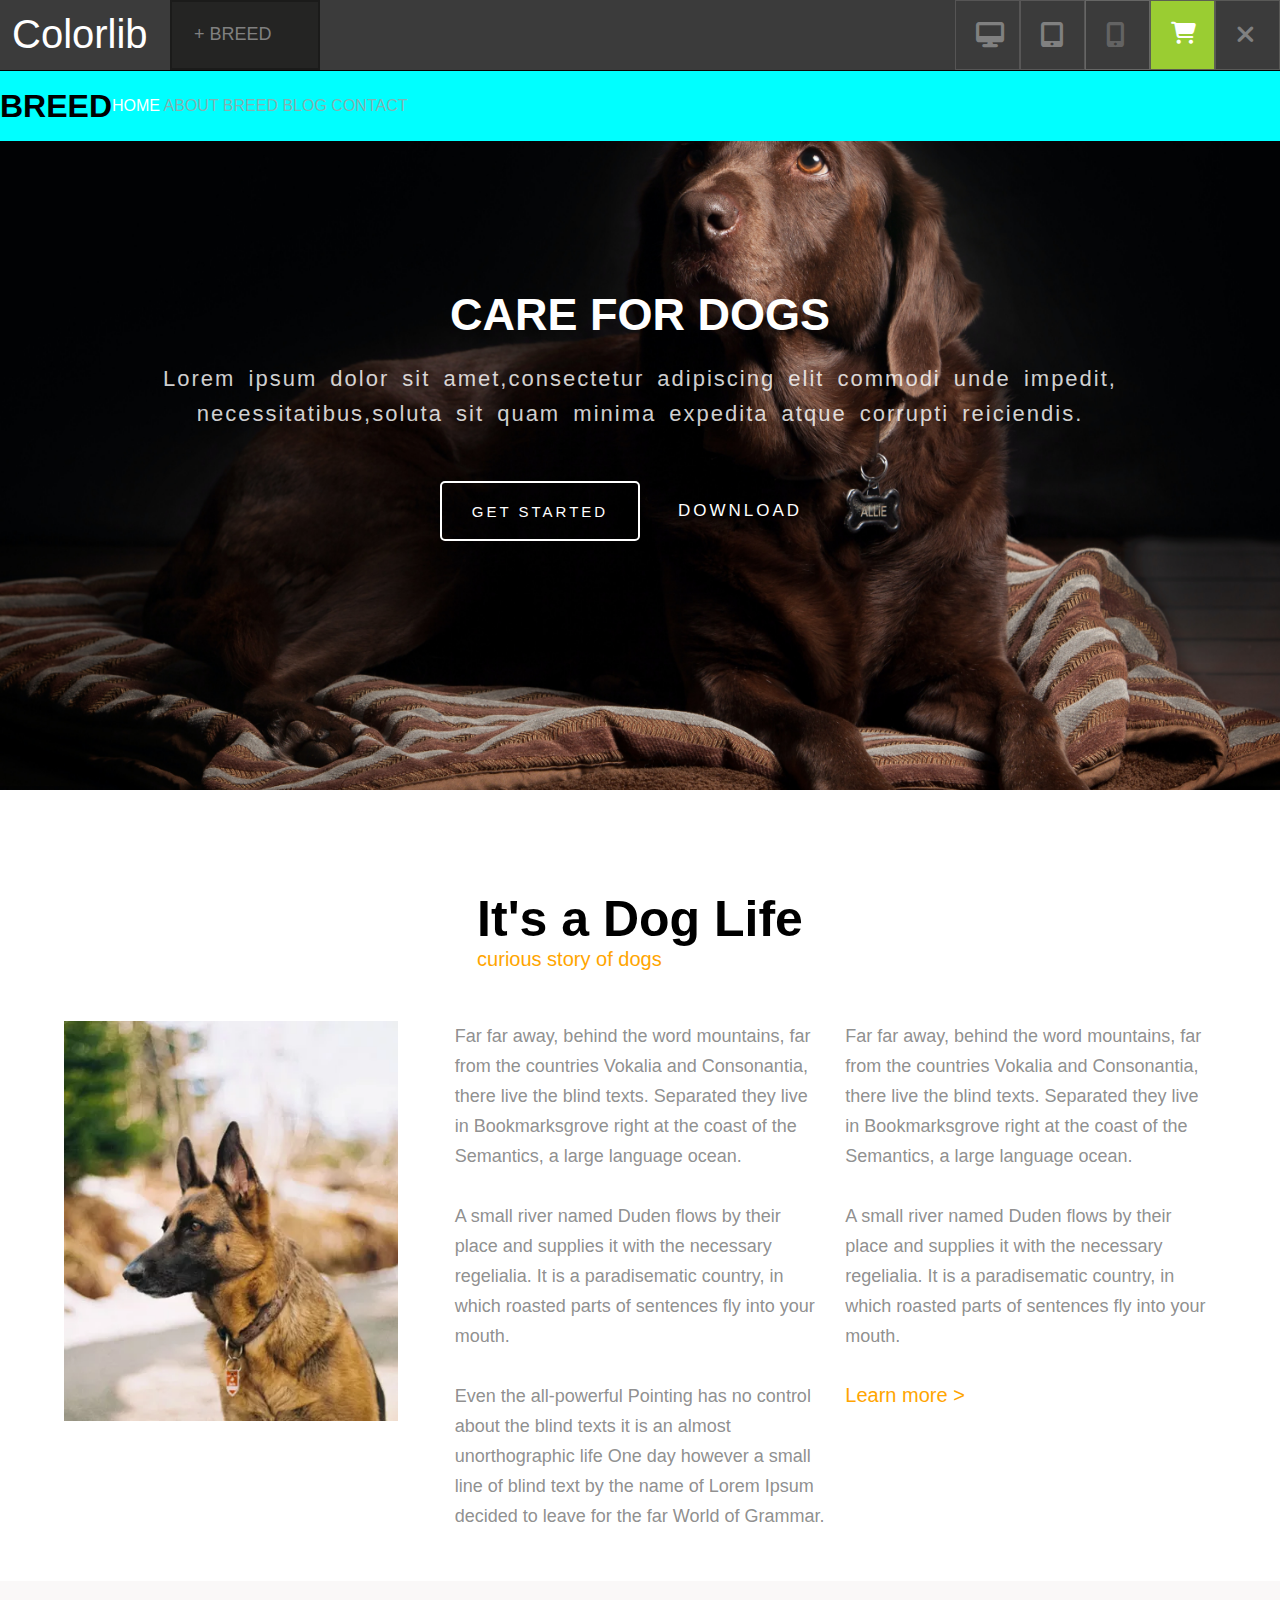
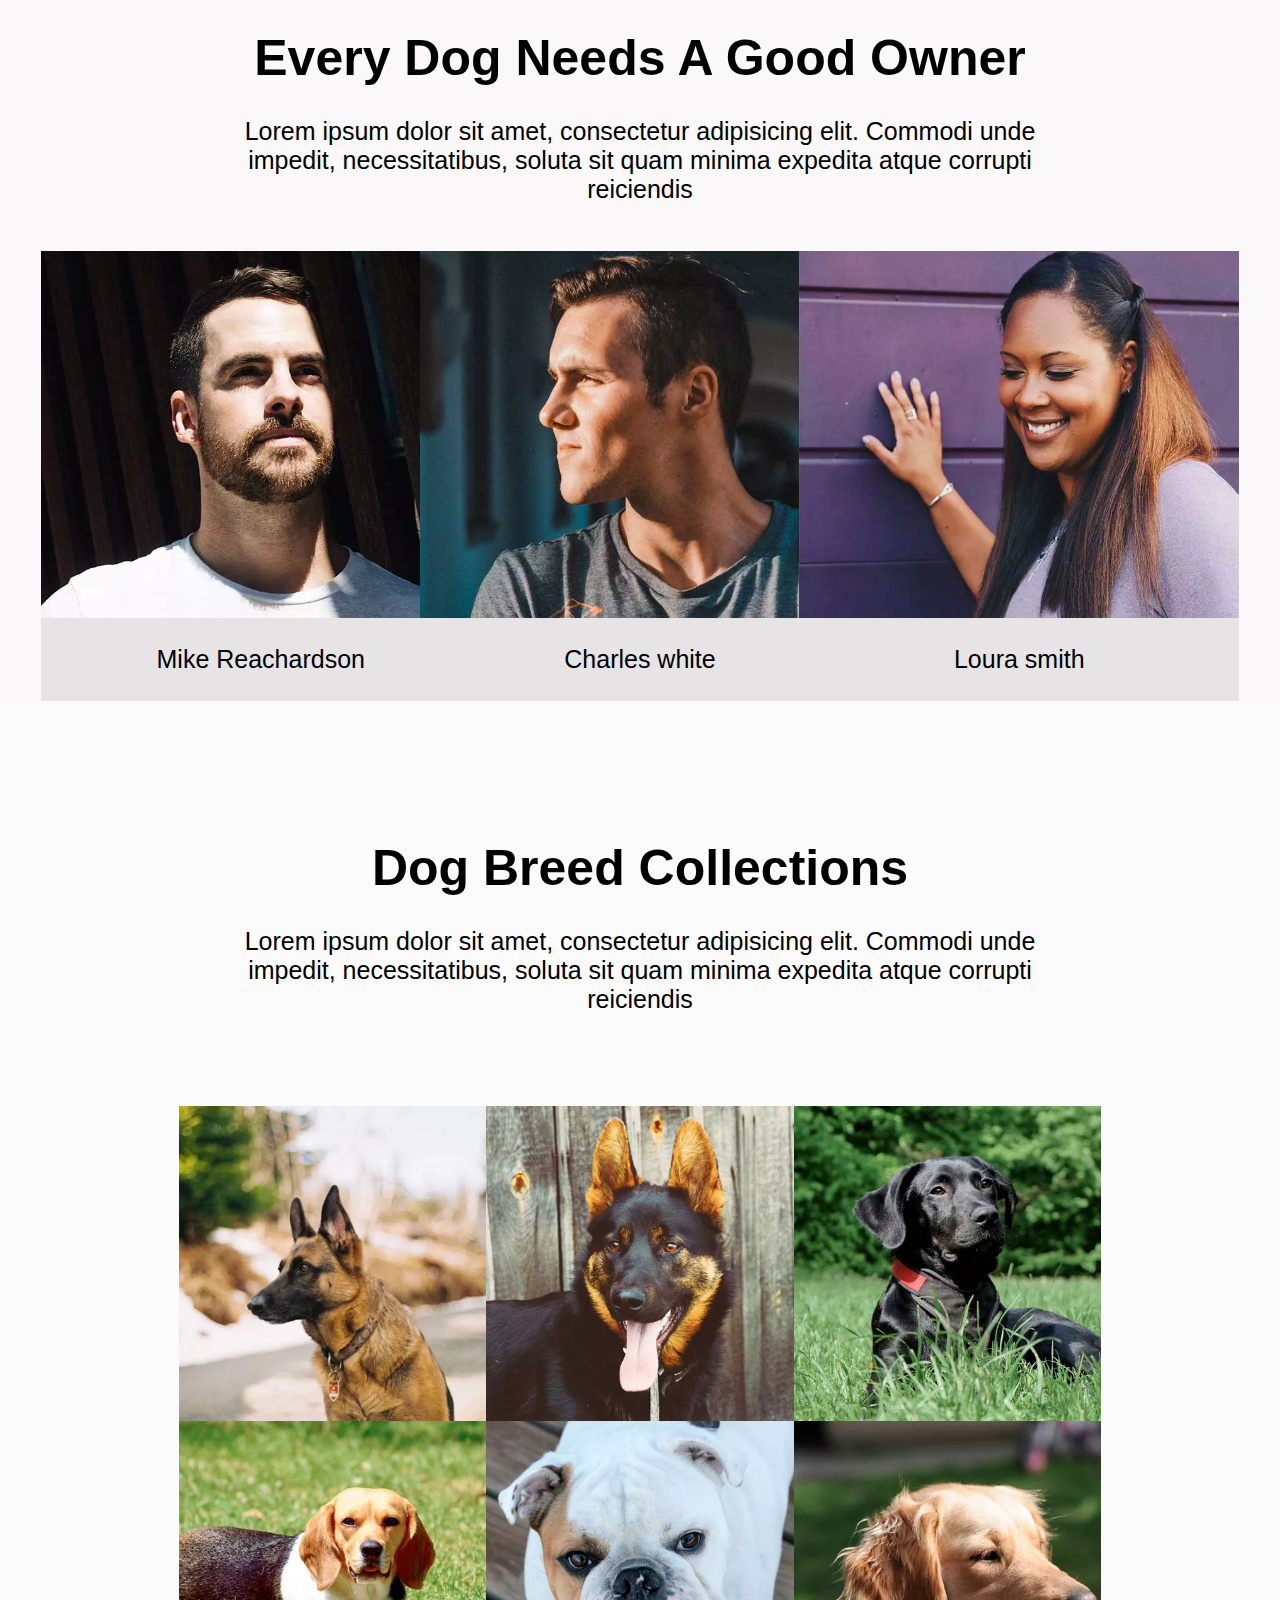
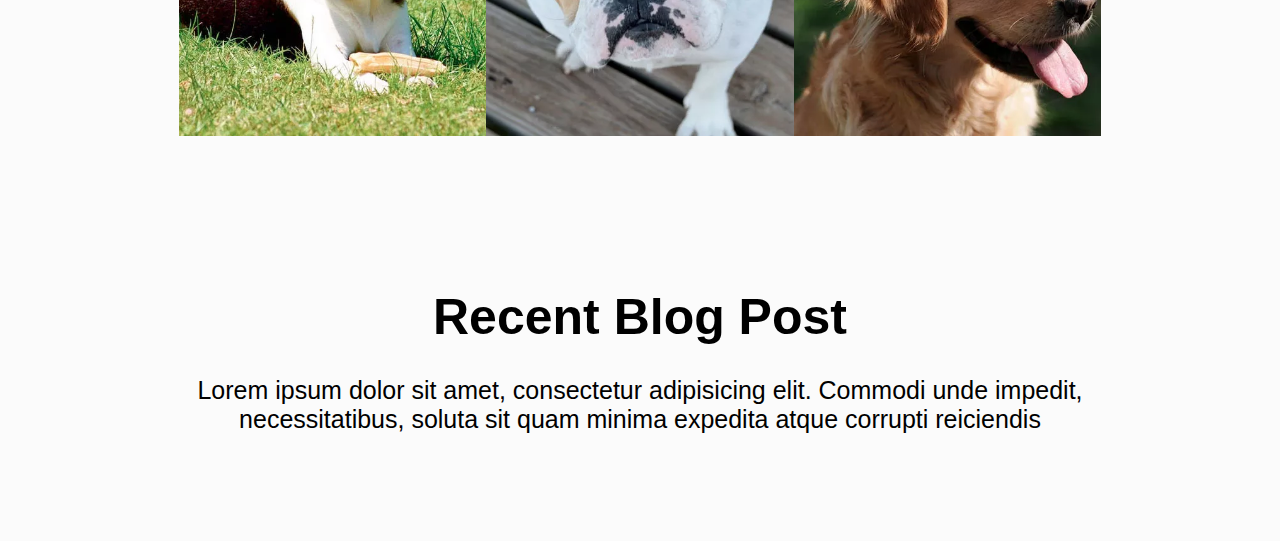
==== commit 18ab373c: "box4 completed" ====
--- a/index.html
+++ b/index.html
@@ -68,17 +68,16 @@
           Far far away, behind the word mountains, far from the countries
           Vokalia and Consonantia, there live the blind texts. Separated they
           live in Bookmarksgrove right at the coast of the Semantics, a large
-          language ocean. 
-          <br>
-          <br>
-          A small river named Duden flows by their place and
-          supplies it with the necessary regelialia. It is a paradisematic
-          country, in which roasted parts of sentences fly into your mouth.
-          <br>
-          <br>
-           Even
-          the all-powerful Pointing has no control about the blind texts it is
-          an almost unorthographic life One day however a small line of blind
+          language ocean.
+          <br />
+          <br />
+          A small river named Duden flows by their place and supplies it with
+          the necessary regelialia. It is a paradisematic country, in which
+          roasted parts of sentences fly into your mouth.
+          <br />
+          <br />
+          Even the all-powerful Pointing has no control about the blind texts it
+          is an almost unorthographic life One day however a small line of blind
           text by the name of Lorem Ipsum decided to leave for the far World of
           Grammar.
         </div>
@@ -86,119 +85,124 @@
           Far far away, behind the word mountains, far from the countries
           Vokalia and Consonantia, there live the blind texts. Separated they
           live in Bookmarksgrove right at the coast of the Semantics, a large
-          language ocean. 
-          <br>
-          <br>
-          A small river named Duden flows by their place and
-          supplies it with the necessary regelialia. It is a paradisematic
-          country, in which roasted parts of sentences fly into your mouth.
-          <br>
-          <br>
-          <button>Learn more > </button>
-        </div>
-      </div>
-    </section>
-
-<section class="sec3">
-<div class="inerbox">
-  <div class="bx1">
-    <h1>Every Dog Needs A Good Owner</h1>
-    <p class="se3p">Lorem ipsum dolor sit amet, consectetur adipisicing elit. Commodi unde impedit, necessitatibus, soluta sit quam minima expedita atque corrupti reiciendis</p>
-  </div>
-
-
-<div class="bx2">
-
-  <div class="imgbx1">
-
-    <div class="imbx">
-      <img class="img1" src="./images/img3.webp" alt="">
-    </div>
-    <div class="wdbx">Mike Reachardson</div>
-
-  </div>
-
-
-
-  <div class="imgbx1">
-
-    <div class="imbx">
-      <img class="img1" src="./images/img5.webp" alt="">
-    </div>
-    <div class="wdbx">Charles white</div>
-   
-  </div>
-
-
-  <div class="imgbx1">
-
-    <div class="imbx">
-      <img class="img1" src="./images/img6.webp" alt="">
-    </div>
-    <div class="wdbx">Loura smith</div>
-  </div>
-</div>
-</div>
-
-</section>
-
-
-<section class="sec4">
-  <div class="inerbox1">
-    <div class="bxs1">
-      <h1>Dog Breed Collections</h1>
-      <p class="se3p">Lorem ipsum dolor sit amet, consectetur adipisicing elit. Commodi unde impedit, necessitatibus, soluta sit quam minima expedita atque corrupti reiciendis</p>
-    </div>
-    
-    <div class="bx3">
-
-      <div class="imgbx2">
-    
-        <div class="imbx1">
-          <img class="img2" src="./images/dog1.webp" alt="">
-         <img class="img2" src="./images/dog_4.jpg.webp" alt="">
-        </div>
-      </div>   
-      
-
-
-      <div class="imgbx2">
-    <div class="imbx1">
-          <img class="img2" src="./images/dog_2.jpg.webp" alt="">
-          
-          <img class="img2" src="./images/dog_5.jpg.webp" alt="">
-        </div>
-      </div>   
-    
-
-
-      <div class="imgbx2">
-    
-        <div class="imbx1">
-          <img class="img2" src="./images/dog_3.jpg.webp" alt="">
-         
-          <img class="img2" src="./images/dog_6.jpg.webp" alt="">
-       
-      </div>
-    </div>
-  </section>
-      
-  <section class="sec5">
-    <div class="inerbox2">
-      <div class="bxs2">
-        <h1>Recent Blog Post</h1>
-        <p class="se3p">Lorem ipsum dolor sit amet, consectetur adipisicing elit. Commodi unde impedit, necessitatibus, soluta sit quam minima expedita atque corrupti reiciendis</p>
-      </div>
-      </div>
-    </section>
-
-
-
-
-                  
-    
-      
-
-      
+          language ocean.
+          <br />
+          <br />
+          A small river named Duden flows by their place and supplies it with
+          the necessary regelialia. It is a paradisematic country, in which
+          roasted parts of sentences fly into your mouth.
+          <br />
+          <br />
+          <button>Learn more ></button>
+        </div>
+      </div>
+    </section>
+
+    <section class="sec3">
+      <div class="inerbox">
+        <div class="bx1">
+          <h1>Every Dog Needs A Good Owner</h1>
+          <p class="se3p">
+            Lorem ipsum dolor sit amet, consectetur adipisicing elit. Commodi
+            unde impedit, necessitatibus, soluta sit quam minima expedita atque
+            corrupti reiciendis
+          </p>
+        </div>
+
+        <div class="bx2">
+          <div class="imgbx1">
+            <div class="imbx">
+              <img class="img1" src="./images/img3.webp" alt="" />
+            </div>
+            <div class="wdbx">Mike Reachardson</div>
+          </div>
+
+          <div class="imgbx1">
+            <div class="imbx">
+              <img class="img1" src="./images/img5.webp" alt="" />
+            </div>
+            <div class="wdbx">Charles white</div>
+          </div>
+
+          <div class="imgbx1">
+            <div class="imbx">
+              <img class="img1" src="./images/img6.webp" alt="" />
+            </div>
+            <div class="wdbx">Loura smith</div>
+          </div>
+        </div>
+      </div>
+    </section>
+
+    <section class="sec4">
+      <div class="inerbox1">
+        <div class="bxs1">
+          <h1>Dog Breed Collections</h1>
+          <p class="se3p">
+            Lorem ipsum dolor sit amet, consectetur adipisicing elit. Commodi
+            unde impedit, necessitatibus, soluta sit quam minima expedita atque
+            corrupti reiciendis
+          </p>
+        </div>
+
+        <div class="bx3">
+          <div class="img-g">
+            <img class="img2" src="./images/dog1.webp" alt="" />
+            <div class="info">
+              <span class="add-ico"><i class="fa-solid fa-plus"></i></span>
+              <p class="dog-name">German Shepherd</p>
+            </div>
+          </div>
+          <div class="img-g">
+            <img class="img2" src="./images/dog_4.jpg.webp" alt="" />
+            <div class="info">
+              <span class="add-ico"><i class="fa-solid fa-plus"></i></span>
+              <p class="dog-name">Rottweiler</p>
+            </div>
+          </div>
+          <div class="img-g">
+            <img src="./images/dog_2.jpg.webp" alt="" />
+            <div class="info">
+              <span class="add-ico"><i class="fa-solid fa-plus"></i></span>
+              <p class="dog-name">Labrador</p>
+            </div>
+          </div>
+          <div class="img-g">
+            <img src="./images/dog_5.jpg.webp" alt="" />
+            <div class="info">
+              <span class="add-ico"><i class="fa-solid fa-plus"></i></span>
+              <p class="dog-name">Beagle</p>
+            </div>
+          </div>
+          <div class="img-g">
+            <img src="./images/dog_3.jpg.webp" alt="" />
+            <div class="info">
+              <span class="add-ico"><i class="fa-solid fa-plus"></i></span>
+              <p class="dog-name">Bulldog</p>
+            </div>
+          </div>
+          <div class="img-g">
+            <img src="./images/dog_6.jpg.webp" alt="" />
+            <div class="info">
+              <span class="add-ico"><i class="fa-solid fa-plus"></i></span>
+              <p class="dog-name">Golden</p>
+            </div>
+          </div>
+        </div>
+      </div>
+    </section>
+
+    <section class="sec5">
+      <div class="inerbox2">
+        <div class="bxs2">
+          <h1>Recent Blog Post</h1>
+          <p class="se3p">
+            Lorem ipsum dolor sit amet, consectetur adipisicing elit. Commodi
+            unde impedit, necessitatibus, soluta sit quam minima expedita atque
+            corrupti reiciendis
+          </p>
+        </div>
+      </div>
+    </section>
   </body>
 </html>
--- a/web.css
+++ b/web.css
@@ -110,7 +110,7 @@
 }
 
 .box3 {
-  height: 90vh;
+  height: 80vh;
   width: 100%;
   position: relative;
   background-image: url("./images/img1.jpg");
@@ -149,7 +149,7 @@
   top: 1px;
   background-color: aqua;
 }
-.box .nav .one{
+.box .nav .one {
   height: 70px;
   width: 28%;
   font-size: 15px;
@@ -157,7 +157,7 @@
   display: flex;
   align-items: center;
   justify-content: flex-end;
- 
+
   color: white;
 }
 .box .nav .two {
@@ -170,7 +170,6 @@
   justify-content: center;
   color: rgba(158, 153, 153, 0.643);
   justify-content: space-evenly;
- 
 }
 .two a {
   color: rgba(162, 160, 160, 0.838);
@@ -186,7 +185,7 @@
 .box .nav .three {
   height: 70px;
   width: 28%;
-  background-color: rgb(255, 0, 212);
+  /* background-color: rgb(255, 0, 212); */
 }
 .text-box {
   position: relative;
@@ -243,7 +242,7 @@
   justify-content: center;
   align-items: center;
 }
-.text-box .button .btn:hover{
+.text-box .button .btn:hover {
   color: black;
   background-color: white;
 }
@@ -264,7 +263,6 @@
 }
 .box4 .title h1 {
   font-size: 50px;
-  
 }
 .box4 .title p {
   color: orange;
@@ -274,7 +272,7 @@
   display: flex;
   /* background-color: aqua; */
   width: 90%;
-  gap: 10px;
+  gap: 20px;
   font-size: 18px;
   color: rgba(134, 134, 134, 0.935);
   line-height: 30px;
@@ -283,37 +281,34 @@
 .two,
 .three {
   flex: 1;
-  
 }
 .box4 .content .one {
   height: 400px;
-
 }
 .box4 .content .one img {
   height: 100%;
   width: 90%;
   object-fit: cover;
-  
-}
-.box4 .content .three button{
+}
+.box4 .content .three button {
   border: none;
-  background-color:white;
+  background-color: white;
   color: orange;
   font-size: 20px;
 }
 
 /* sec3 */
 
-.sec3{
-  height: 120vh;
+.sec3 {
+  height: 80vh;
   width: 100%;
   background-color: rgba(249, 247, 247, 0.884);
   display: flex;
   justify-content: center;
   align-items: center;
 }
-.inerbox{
-  height: 110vh;
+.inerbox {
+  height: 80vh;
   width: 90%;
   /* background-color: aqua; */
   display: flex;
@@ -321,7 +316,7 @@
   align-items: center;
   flex-direction: column;
 }
-.bx1{
+.bx1 {
   height: 40vh;
   width: 70%;
   /* background-color: pink; */
@@ -333,23 +328,21 @@
   font-size: 25px;
   gap: 30px;
 }
-.se3p{
-  
+.se3p {
   text-align: center;
 }
-.bx2{
-  height: 70vh;
+.bx2 {
+  height: 50vh;
   width: 100%;
   /* background-color: rgb(211, 65, 89); */
   display: flex;
   justify-content: center;
   align-items: center;
-  justify-content:space-around;
-  
-}
-
-.imgbx1{
-  height: 70vh;
+  justify-content: space-evenly;
+}
+
+.imgbx1 {
+  height: 50vh;
   width: 365px;
   /* background-color: rgb(245, 227, 110); */
   display: flex;
@@ -357,22 +350,26 @@
   align-items: center;
   flex-direction: column;
 }
-.imbx{
-  height: 55vh;
+.imbx {
+  height: 400px;
   width: 440px;
   /* border: 2px solid red; */
-}
-
-.img1{
-  height: 70vh;
-  width: 440px;
+  overflow: hidden;
+}
+
+.img1 {
+  height: 100%;
+  width: 100%;
   object-fit: cover;
- 
-}
-
-
-.wdbx{
-  height: 15vh;
+  transition: 0.5s;
+}
+
+.imbx:hover > .img1 {
+  transform: scale(1.2);
+}
+
+.wdbx {
+  height: 10vh;
   width: 440px;
   /* border: 2px solid red; */
   display: flex;
@@ -380,110 +377,126 @@
   align-items: center;
   background-color: rgb(230, 228, 228);
   font-size: 25px;
-  }
+}
 
 /* sectiom4 */
-  .sec4{
-    height: 120vh;
-    width: 100%;
-    background-color: rgb(251, 251, 251);
-    display: flex;
-    justify-content: center;
-    align-items: center;
-  }
-  .inerbox1{
-    height: 110vh;
-    width: 90%;
-    /* background-color: rgb(17, 0, 255); */
-    display: flex;
-    justify-content: center;
-    align-items: center;
-    flex-direction: column;
-  }
-  .bxs1{
-    height: 40vh;
-    width: 70%;
-    /* background-color: pink; */
-    display: flex;
-    justify-content: center;
-    align-items: center;
-    flex-direction: column;
-    color: black;
-    font-size: 25px;
-    gap: 30px;
-  }
-  .se3p{
-    
-    text-align: center;
-  }
-
-  .bx3{
-    height: 70vh;
-    width: 80%;
-    /* background-color: rgb(211, 65, 89); */
-    display: flex;
-    justify-content: center;
-    align-items: center;
-    justify-content:space-around;
-    
-    
-  }
-  
-  .imgbx2{
-    height: 80vh;
-    width: 400px;
-    /* background-color: rgb(245, 227, 110); */
-    display: flex;
-    justify-content: center;
-    align-items: center;
-    flex-direction: column;
-    
-  }
-  .imbx1{
-    height: 60vh;
-    width: 470px;
-    /* border: 2px solid red; */
-  }
-  .img2{
-    height: 60vh;
-    width: 470px;
-    object-fit:fill;
-   
-  }
-  
- 
-
-  .sec5{
-    height: 120vh;
-    width: 100%;
-    background-color: rgb(251, 251, 251);
-    display: flex;
-    justify-content: center;
-    align-items: center;
-   
-  }
-  .inerbox2{
-    height: 110vh;
-    width: 90%;
-    /* background-color: rgb(17, 0, 255); */
-    display: flex;
-    justify-content: center;
-    align-items: center;
-    flex-direction: column;
-  }
-  .bxs2{
-    height: 40vh;
-    width: 70%;
-    /* background-color: pink; */
-    display: flex;
-    justify-content: center;
-    align-items: center;
-    flex-direction: column;
-    color: black;
-    font-size: 25px;
-    gap: 30px;
-  }
-  .se3p{
-    
-    text-align: center;
-  }+.sec4 {
+  height: 120vh;
+  width: 100%;
+  background-color: rgb(251, 251, 251);
+  display: flex;
+  justify-content: center;
+  align-items: center;
+}
+.inerbox1 {
+  height: 110vh;
+  width: 90%;
+  /* background-color: rgb(17, 0, 255); */
+  display: flex;
+  justify-content: center;
+  align-items: center;
+  flex-direction: column;
+}
+.bxs1 {
+  height: 40vh;
+  width: 70%;
+  /* background-color: pink; */
+  display: flex;
+  justify-content: center;
+  align-items: center;
+  flex-direction: column;
+  color: black;
+  font-size: 25px;
+  gap: 30px;
+}
+.se3p {
+  text-align: center;
+}
+
+.bx3 {
+  height: 70vh;
+  width: 80%;
+  /* background-color: rgb(211, 65, 89); */
+  display: grid;
+  grid-template-columns: repeat(3, 1fr);
+}
+
+.bx3 .img-g {
+  min-width: 250px;
+  /* height: 100px;
+  width: 100px; */
+  overflow: hidden;
+  position: relative;
+  overflow: hidden;
+}
+.bx3 .img-g img {
+  height: 100%;
+  width: 100%;
+  object-fit: cover;
+  transition: 0.8s;
+}
+.bx3 .img-g .info {
+  height: 60%;
+  width: 100%;
+
+  position: absolute;
+
+  display: flex;
+  flex-direction: column;
+  align-items: center;
+  justify-content: space-between;
+  padding-bottom: 50px;
+  transition: 0.5s;
+  opacity: 0;
+  bottom: -50px;
+  background-color: rgba(27, 27, 27, 0.348);
+}
+.bx3 .img-g .info .add-ico {
+  font-size: 25px;
+  color: rgba(255, 255, 255, 0.817);
+}
+.bx3 .img-g .info .dog-name {
+  font-size: 20px;
+  color: rgba(255, 255, 255, 0.795);
+}
+.bx3 .img-g:hover > .info {
+  opacity: 1;
+  bottom: 0px;
+}
+.bx3 .img-g :hover {
+  transform: scale(1.2);
+}
+
+/* section 5 */
+.sec5 {
+  height: 80%;
+  width: 100%;
+  background-color: rgb(251, 251, 251);
+  display: flex;
+  justify-content: center;
+  align-items: center;
+}
+.inerbox2 {
+  height: 80%;
+  width: 100%;
+  /* background-color: rgb(17, 0, 255); */
+  display: flex;
+  justify-content: center;
+  align-items: center;
+  flex-direction: column;
+}
+.bxs2 {
+  height: 40vh;
+  width: 70%;
+  /* background-color: pink; */
+  display: flex;
+  justify-content: center;
+  align-items: center;
+  flex-direction: column;
+  color: black;
+  font-size: 25px;
+  gap: 30px;
+}
+.se3p {
+  text-align: center;
+}
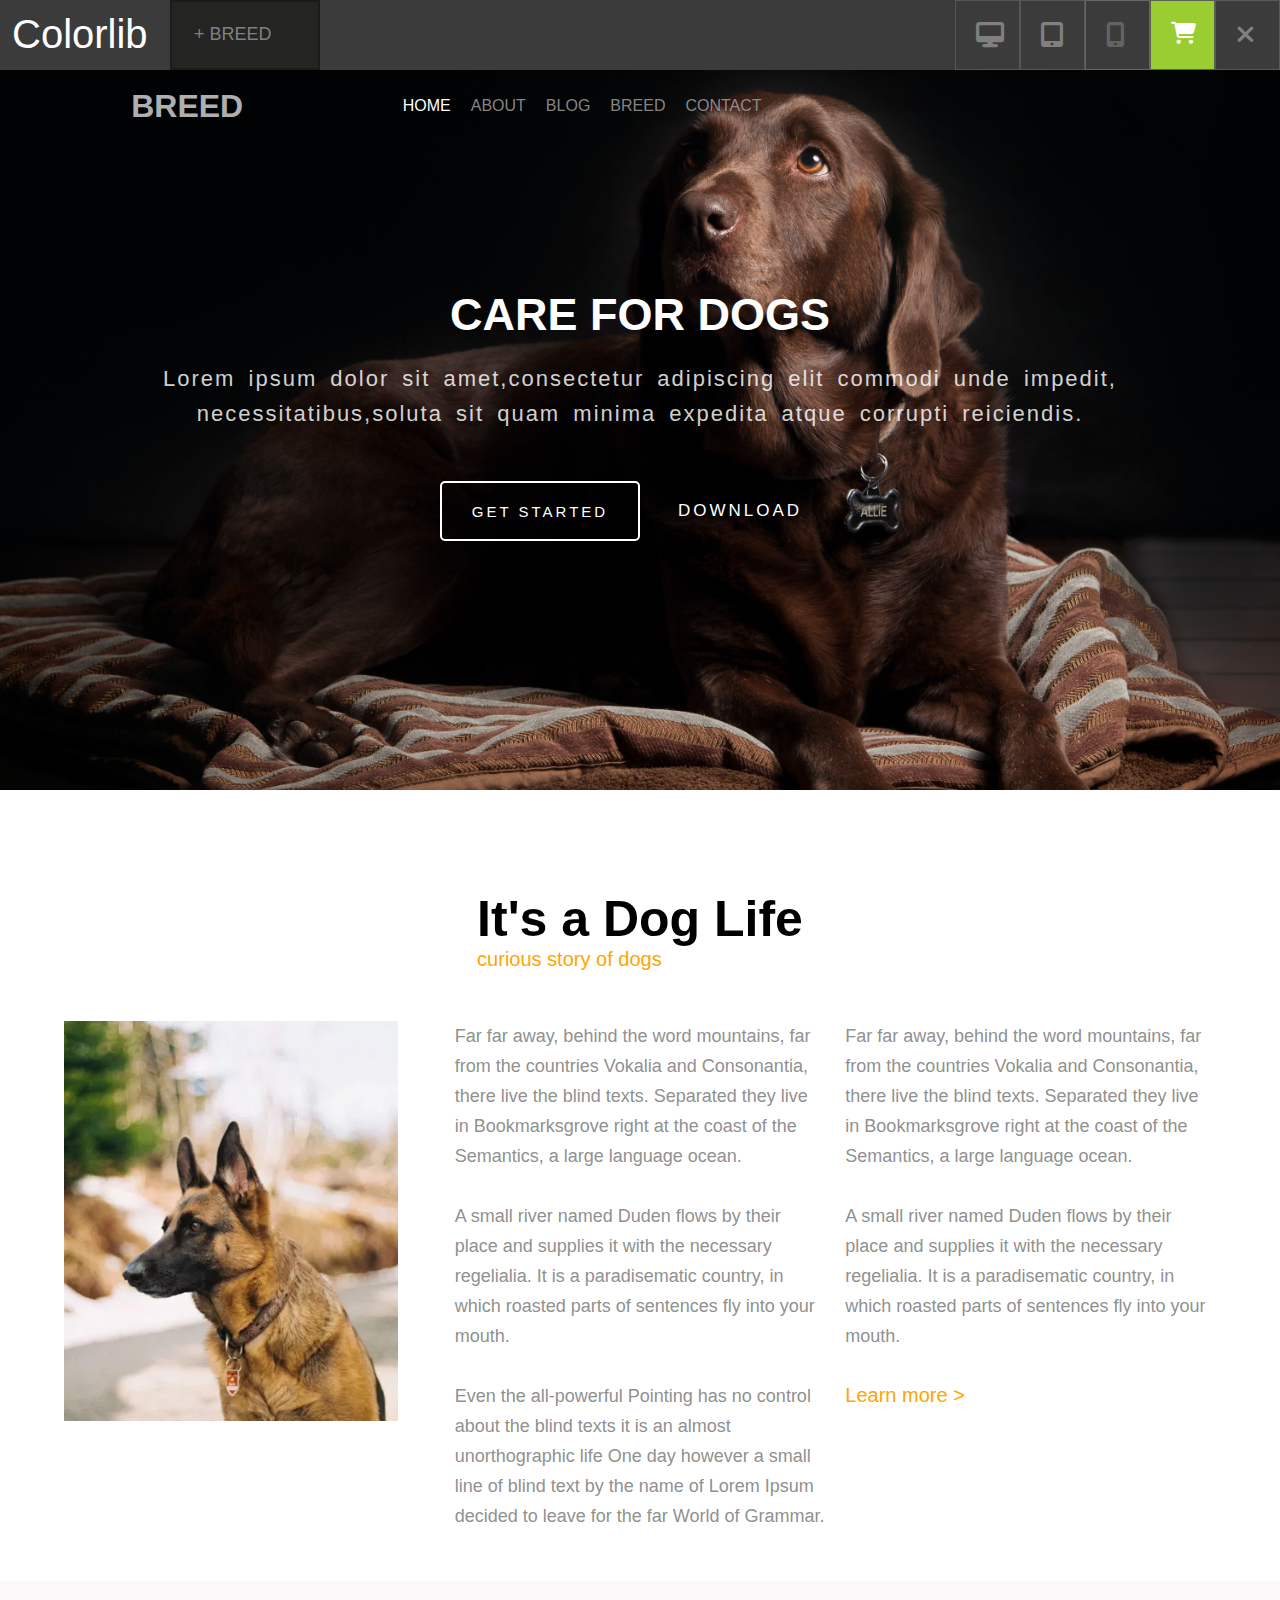
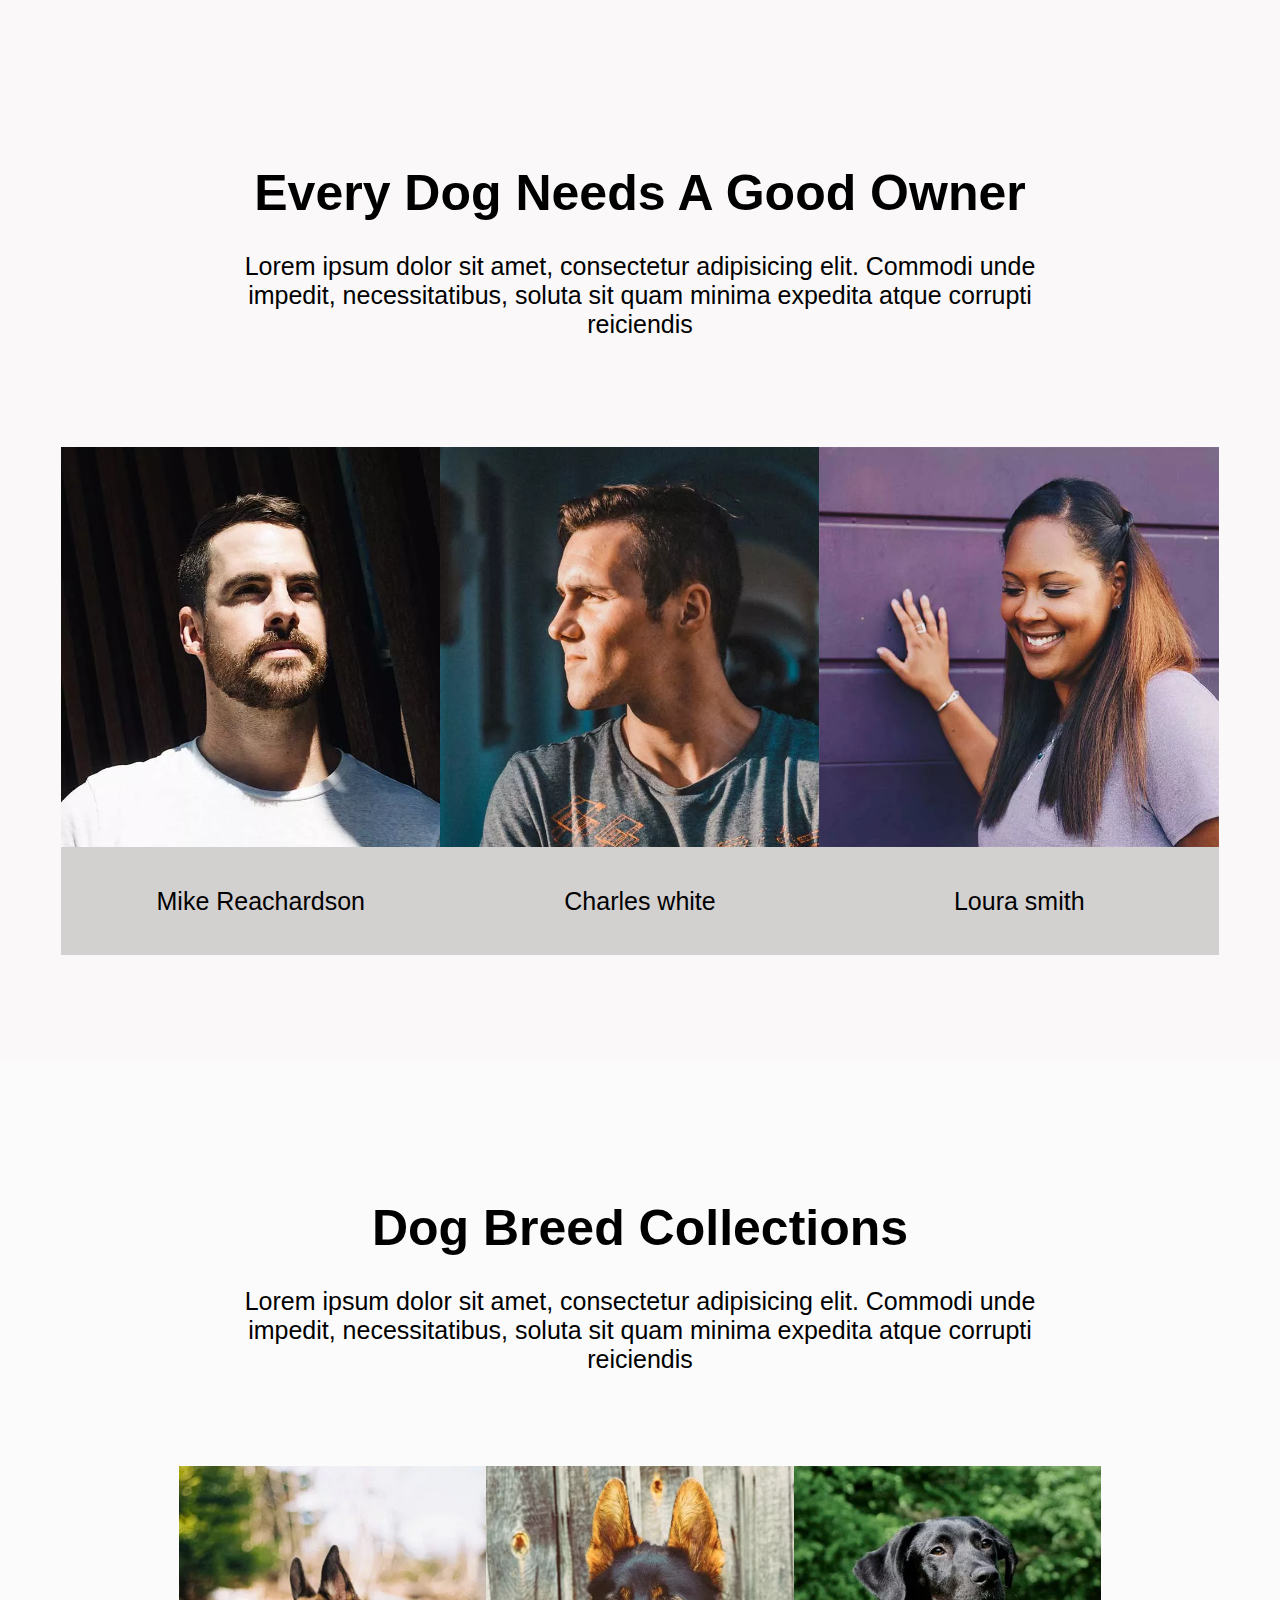
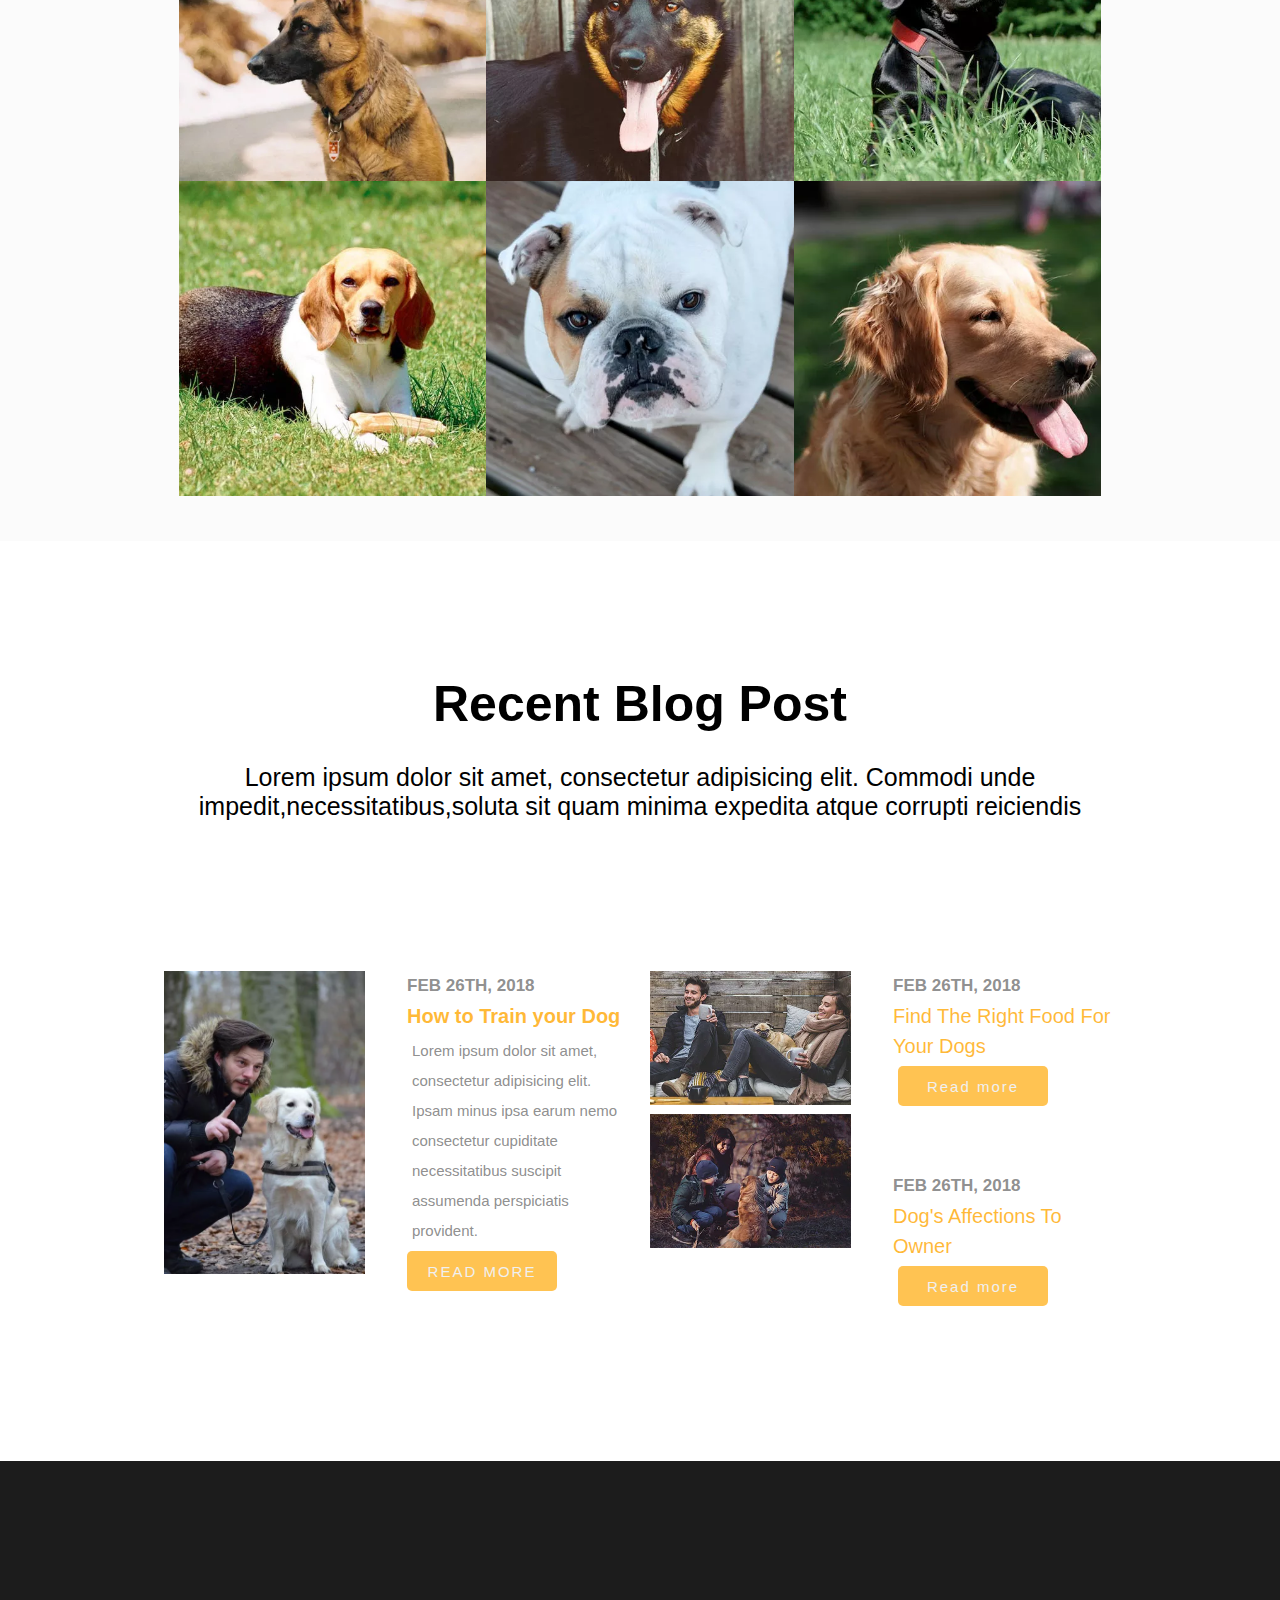
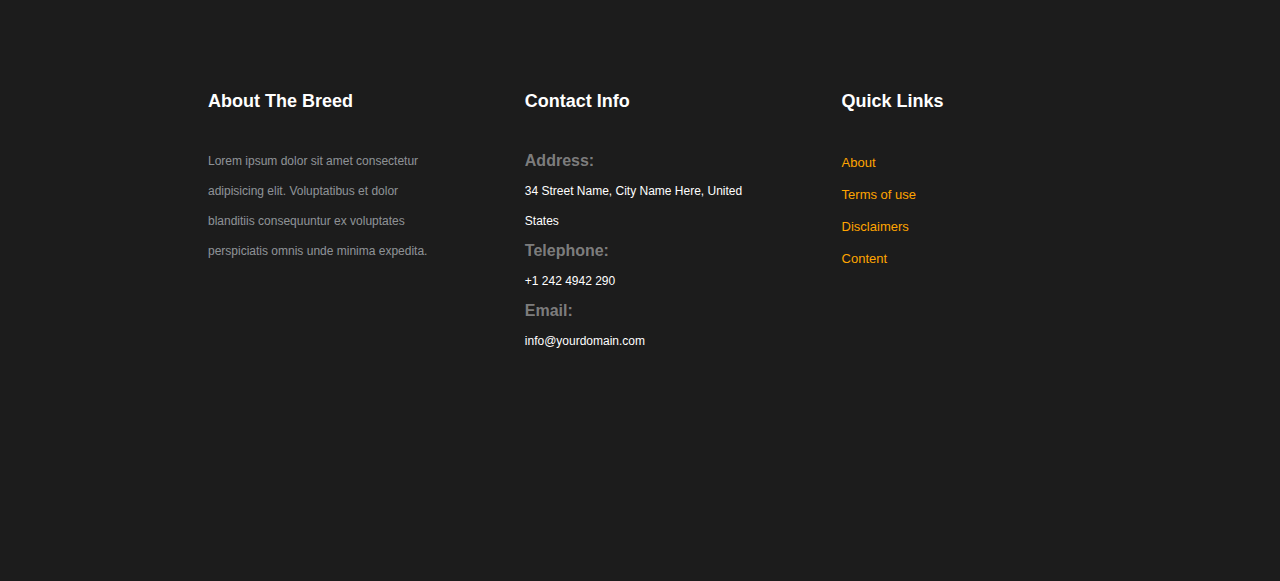
==== commit 90de3261: "end completed" ====
--- a/index.html
+++ b/index.html
@@ -34,8 +34,8 @@
         <div class="two">
           <a href="#">HOME</a>
           <a href="#">ABOUT</a>
+          <a href="#">BLOG</a>
           <a href="#">BREED</a>
-          <a href="#">BLOG</a>
           <a href="#">CONTACT</a>
         </div>
         <div class="three"></div>
@@ -185,12 +185,14 @@
             <img src="./images/dog_6.jpg.webp" alt="" />
             <div class="info">
               <span class="add-ico"><i class="fa-solid fa-plus"></i></span>
-              <p class="dog-name">Golden</p>
+              <p class="dog-name">Golden Retriever</p>
             </div>
           </div>
         </div>
       </div>
     </section>
+
+    
 
     <section class="sec5">
       <div class="inerbox2">
@@ -198,11 +200,81 @@
           <h1>Recent Blog Post</h1>
           <p class="se3p">
             Lorem ipsum dolor sit amet, consectetur adipisicing elit. Commodi
-            unde impedit, necessitatibus, soluta sit quam minima expedita atque
+            unde impedit,necessitatibus,soluta sit quam minima expedita atque
             corrupti reiciendis
           </p>
         </div>
-      </div>
-    </section>
+        <div class="content1">
+          <div class="one">
+            <img src="images/blog_1.jpg.webp" alt="" />
+          </div>
+          <div class="two">
+            <h1>FEB 26TH, 2018</h1>
+            <h2>How to Train your Dog</h2>
+            <p>Lorem ipsum dolor sit amet, consectetur adipisicing elit. Ipsam minus ipsa earum nemo consectetur cupiditate necessitatibus suscipit assumenda perspiciatis provident.
+              
+            </p>
+            <button>READ MORE</button>
+          </div>
+          <div class="three">
+            <img src="images/blog_2.jpg.webp" alt="" />
+            
+            <img src="images/blog_3.jpg.webp" alt="" /> 
+          </div>
+         
+          <div class="four">
+            <h1>FEB 26TH, 2018</h1>
+            <p>Find The Right Food For Your Dogs</p>
+            <button>Read more</button>
+           <br>
+           <br>
+            
+            <h1>FEB 26TH, 2018</h1>
+            <p>Dog's Affections To Owner</p>
+            <button>Read more</button>
+
+          </div>
+        </div>
+      </section>
+           
+         <section class="end">
+          <div class="box9">
+            <div class="one">
+              <h1>About The Breed</h1>
+              <br>
+             
+              <p>Lorem ipsum dolor sit amet consectetur adipisicing elit. Voluptatibus et dolor blanditiis consequuntur ex voluptates perspiciatis omnis unde minima expedita.</p>
+            </div>
+            <div class="two">
+            
+        
+              <h1>Contact Info</h1>
+              <br>
+            <h2>  Address: </h2>
+<p>34 Street Name, City Name Here, United States</p>
+
+<h3>Telephone: </h3>
+<p>+1 242 4942 290</p>
+
+<h4>Email: </h4>
+<p>info@yourdomain.com</p>
+            </div>
+            <div class="three">
+            
+              <h1>Quick Links</h1>
+              <br>
+              <a href="#">About</a>
+              <br>
+              <a href="#">Terms of use</a>
+              <br>
+              <a href="#">Disclaimers</a>
+              <br>
+              <a href="#">Content</a>
+            </div>
+           
+          </div>
+          
+         </section> 
+         
   </body>
 </html>
--- a/web.css
+++ b/web.css
@@ -136,8 +136,7 @@
   top: 0;
   right: 0;
 }
-.nav {
-  height: 70px;
+.nav {  height: 70px;
   width: 100%;
   background: transparent;
   position: absolute;
@@ -147,29 +146,30 @@
   flex-direction: row;
   justify-content: space-between;
   top: 1px;
-  background-color: aqua;
-}
-.box .nav .one {
-  height: 70px;
-  width: 28%;
-  font-size: 15px;
-  letter-spacing: 1px;
-  display: flex;
-  align-items: center;
+  /* background-color: aqua; */
+
+}
+.box3 .nav .one {
+  /* background-color: blue; */
+  height: 70px;
+  width:19%;
+  display: flex;
   justify-content: flex-end;
-
-  color: white;
-}
-.box .nav .two {
-  height: 70px;
-  width: 35%;
-  font-size: 13px;
-  letter-spacing: 2px;
-  display: flex;
-  align-items: center;
-  justify-content: center;
-  color: rgba(158, 153, 153, 0.643);
-  justify-content: space-evenly;
+  align-items: center;
+  color: rgba(255, 255, 255, 0.685);
+ 
+}
+.box3 .nav .two {
+  /* background-color: blue; */
+  height: 70px;
+  width: 50%;
+  display: flex;
+  justify-content: center;
+  justify-content: flex-end;
+  align-items: center;
+  gap: 20px;
+
+  
 }
 .two a {
   color: rgba(162, 160, 160, 0.838);
@@ -184,8 +184,8 @@
 }
 .box .nav .three {
   height: 70px;
-  width: 28%;
-  /* background-color: rgb(255, 0, 212); */
+  width: 34%;
+  /* background-color: blue; */
 }
 .text-box {
   position: relative;
@@ -300,7 +300,7 @@
 /* sec3 */
 
 .sec3 {
-  height: 80vh;
+  height: 120vh;
   width: 100%;
   background-color: rgba(249, 247, 247, 0.884);
   display: flex;
@@ -308,7 +308,7 @@
   align-items: center;
 }
 .inerbox {
-  height: 80vh;
+  height: 100vh;
   width: 90%;
   /* background-color: aqua; */
   display: flex;
@@ -332,7 +332,7 @@
   text-align: center;
 }
 .bx2 {
-  height: 50vh;
+  height: 60vh;
   width: 100%;
   /* background-color: rgb(211, 65, 89); */
   display: flex;
@@ -342,7 +342,7 @@
 }
 
 .imgbx1 {
-  height: 50vh;
+  height: 60vh;
   width: 365px;
   /* background-color: rgb(245, 227, 110); */
   display: flex;
@@ -352,7 +352,7 @@
 }
 .imbx {
   height: 400px;
-  width: 440px;
+  width: 400px;
   /* border: 2px solid red; */
   overflow: hidden;
 }
@@ -369,13 +369,13 @@
 }
 
 .wdbx {
-  height: 10vh;
-  width: 440px;
+  height: 12vh;
+  width: 400px;
   /* border: 2px solid red; */
   display: flex;
   justify-content: center;
   align-items: center;
-  background-color: rgb(230, 228, 228);
+  background-color: rgb(211, 208, 208);
   font-size: 25px;
 }
 
@@ -469,15 +469,16 @@
 
 /* section 5 */
 .sec5 {
-  height: 80%;
-  width: 100%;
-  background-color: rgb(251, 251, 251);
-  display: flex;
-  justify-content: center;
-  align-items: center;
+  height: 40%;
+  width: 100%;
+  /* background-color: rgb(225, 17, 17); */
+  display: flex;
+  justify-content: center;
+  align-items: center;
+
 }
 .inerbox2 {
-  height: 80%;
+  height: 40%;
   width: 100%;
   /* background-color: rgb(17, 0, 255); */
   display: flex;
@@ -486,7 +487,7 @@
   flex-direction: column;
 }
 .bxs2 {
-  height: 40vh;
+  height: 40%;
   width: 70%;
   /* background-color: pink; */
   display: flex;
@@ -497,6 +498,195 @@
   font-size: 25px;
   gap: 30px;
 }
+
 .se3p {
   text-align: center;
 }
+
+.sec5 .inerbox2 .bxs2 h1{
+  padding-top: 15%;
+}
+
+.sec5 .inerbox2 .content1 {
+  height: 100%;
+  width: 80%;
+  display: flex;
+  /* background-color: aqua; */
+  margin-top: 90px;
+  padding-bottom: 50px;
+  width: 90%;
+  gap: 20px;
+  font-size: 18px;
+  color: rgba(134, 134, 134, 0.935);
+  line-height: 30px;
+  margin: 50px;
+  padding: 100px;
+}
+.sec5 .inerbox2 .content1 .one,
+.two,
+.three,.four {
+  flex: 1;
+
+}
+
+.sec5 .inerbox2 .content1 .one {
+  height: 400%;
+}
+
+.sec5 .inerbox2 .content1 .one img {
+  height: 90%;
+  width: 90%;
+  object-fit: cover;
+}
+.sec5 .inerbox2 .content1 .three {
+  height: 400%;
+  
+}
+.sec5 .inerbox2 .content1 .three img {
+  height: 95%;
+  width: 90%;
+  object-fit: cover;
+}
+
+.sec5 .inerbox2 .content1 .two h1{
+  font-size: 17px;
+}
+.sec5 .inerbox2 .content1 .two h2{
+  color: rgba(255, 166, 0, 0.781);
+  font-size: 20px;
+  transition: 0.5s;
+}
+.sec5 .inerbox2 .content1 .two h2:hover{
+  color: rgba(165, 42, 42, 0.603);
+}
+.sec5 .inerbox2 .content1 .two p{
+  font-size: 15px;  margin: 5px;
+}
+.sec5 .inerbox2 .content1 .two button{
+  color: rgb(240, 240, 240);
+
+background-color: rgba(255, 166, 0, 0.677);
+
+
+height: 40px;
+width: 150px;
+border-radius: 5px;
+font-size:15px;
+border: none;
+
+
+letter-spacing: 3px;
+display: flex;
+justify-content: center;
+align-items: center;
+
+font-size: 15px;
+letter-spacing: 2px;
+
+}
+
+
+
+.sec5 .inerbox2 .content1 .four h1{
+  font-size: 17px;
+}
+.sec5 .inerbox2 .content1 .four p{
+  color: rgba(255, 166, 0, 0.781);
+  font-size: 20px;
+transition: 0.5s;
+}
+.sec5 .inerbox2 .content1 .four p:hover{
+  color: rgba(165, 42, 42, 0.705);
+}
+
+.sec5 .inerbox2 .content1 .four button{
+  color: rgb(240, 240, 240);
+
+background-color: rgba(255, 166, 0, 0.677);
+
+
+height: 40px;
+width: 150px;
+border-radius: 5px;
+font-size:15px;
+border: none;
+margin: 5px;
+
+letter-spacing: 3px;
+display: flex;
+justify-content: center;
+align-items: center;
+
+font-size: 15px;
+letter-spacing: 2px;
+
+}
+
+
+
+
+
+/* .endddddd */
+
+.end{
+  height: 80vh;
+  width: 100%;
+  background-color: rgba(0, 0, 0, 0.889);
+color: white;
+display: flex;
+padding: 100px;
+padding-top: 100px;
+align-items: center;
+justify-content: space-between;
+
+}
+.end .box9{
+  display: flex;
+  /* background-color: aqua; */
+  width: 90%;
+  gap: 10%;
+  font-size: 18px;
+  color: rgba(134, 134, 134, 0.935);
+  line-height: 30px;
+margin: 10%;
+  
+}
+.end .box9 .one,
+.two,
+.three {
+  flex: 1;}
+
+
+  .end .box9 .one h1{
+    font-size: 18px;
+    color: white;
+  }
+  .end .box9 .one p{
+    font-size: 12px;
+    color: rgba(240, 248, 255, 0.554);
+  }
+  
+  .end .box9 .two h1{
+    font-size: 18px;
+    color: white;
+  }
+  .end .box9 .two  p{
+    color: white;
+    font-size: 12px;
+  }
+  .end .box9 .two h2,h3,h4{
+    font-size: 16px;
+  }
+  .end .box9 .three h1{
+    color: white;
+    font-size: 18px;
+  }
+  .end .box9 .three a{
+    color: orange;
+    text-decoration: none;
+    transition: 0.5s;
+    font-size: 13px;
+  }
+  .end .box9 .three a:hover{
+    color: white;
+  }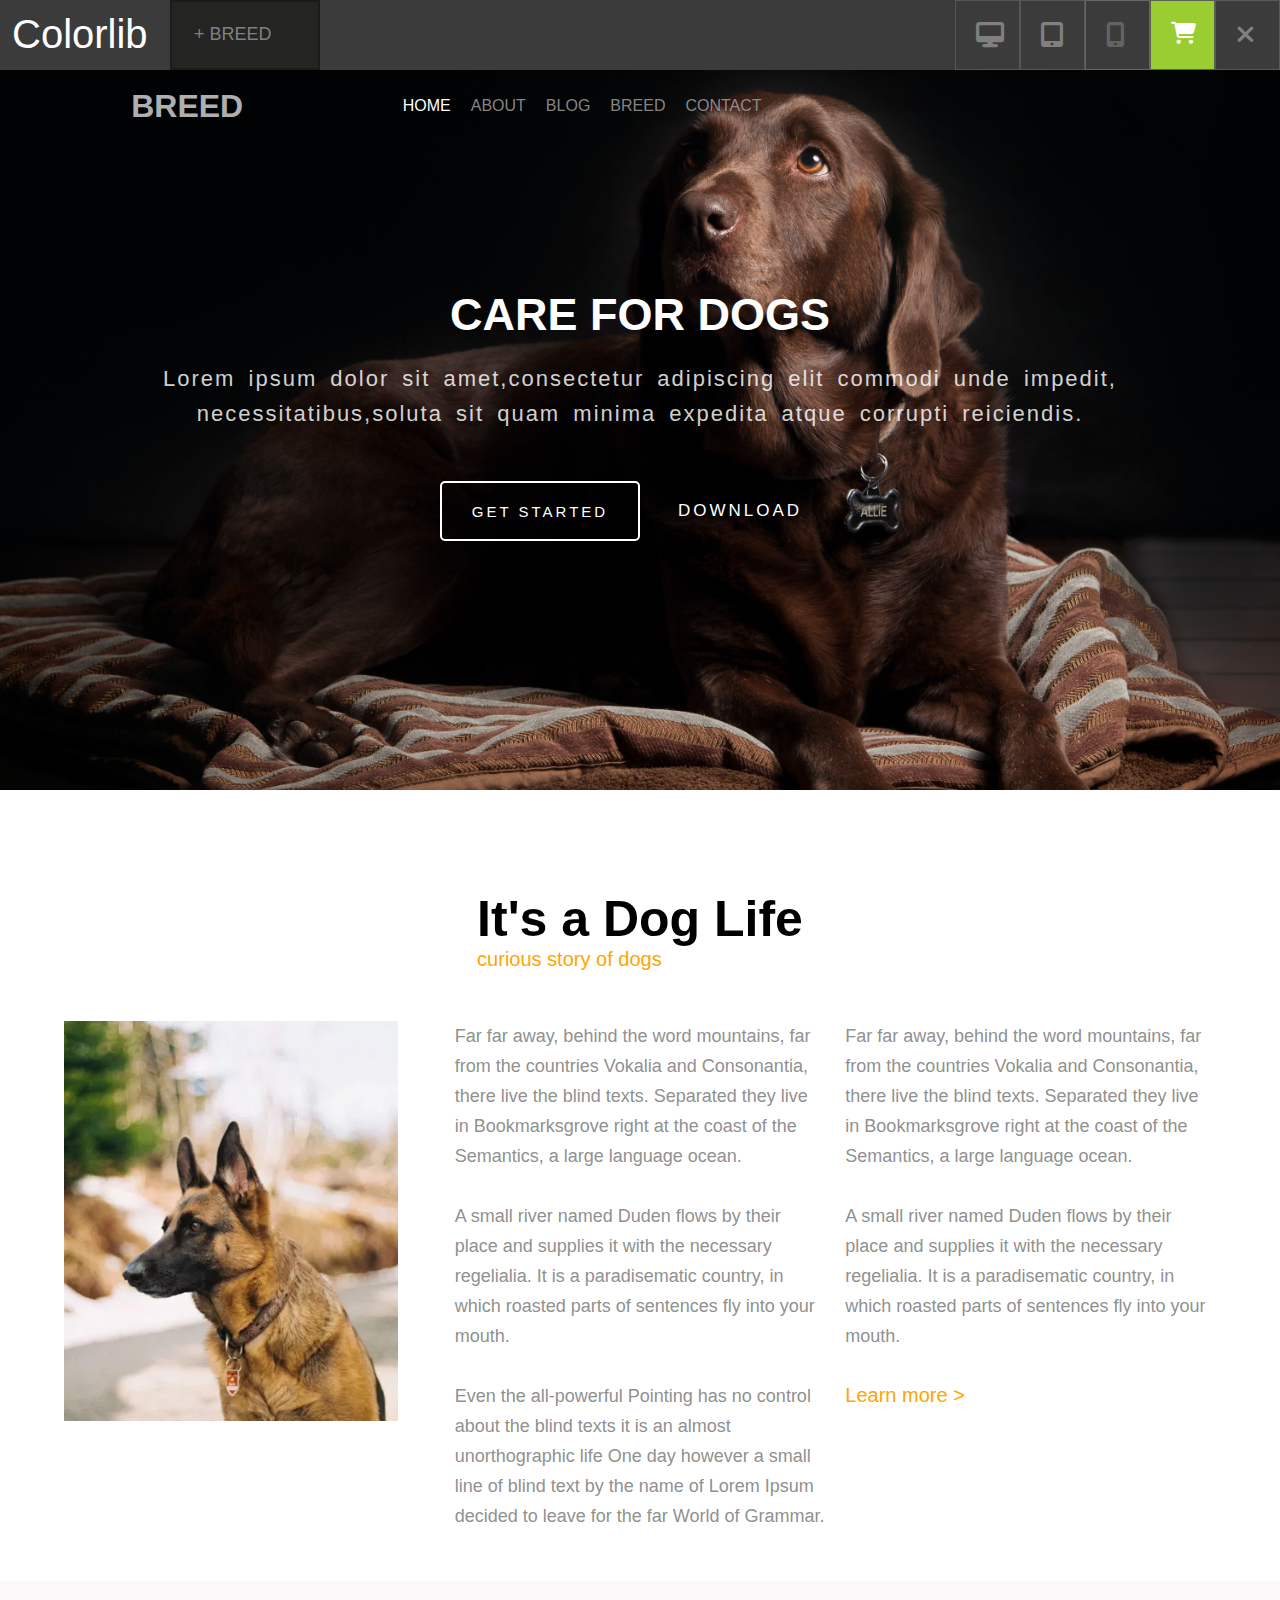
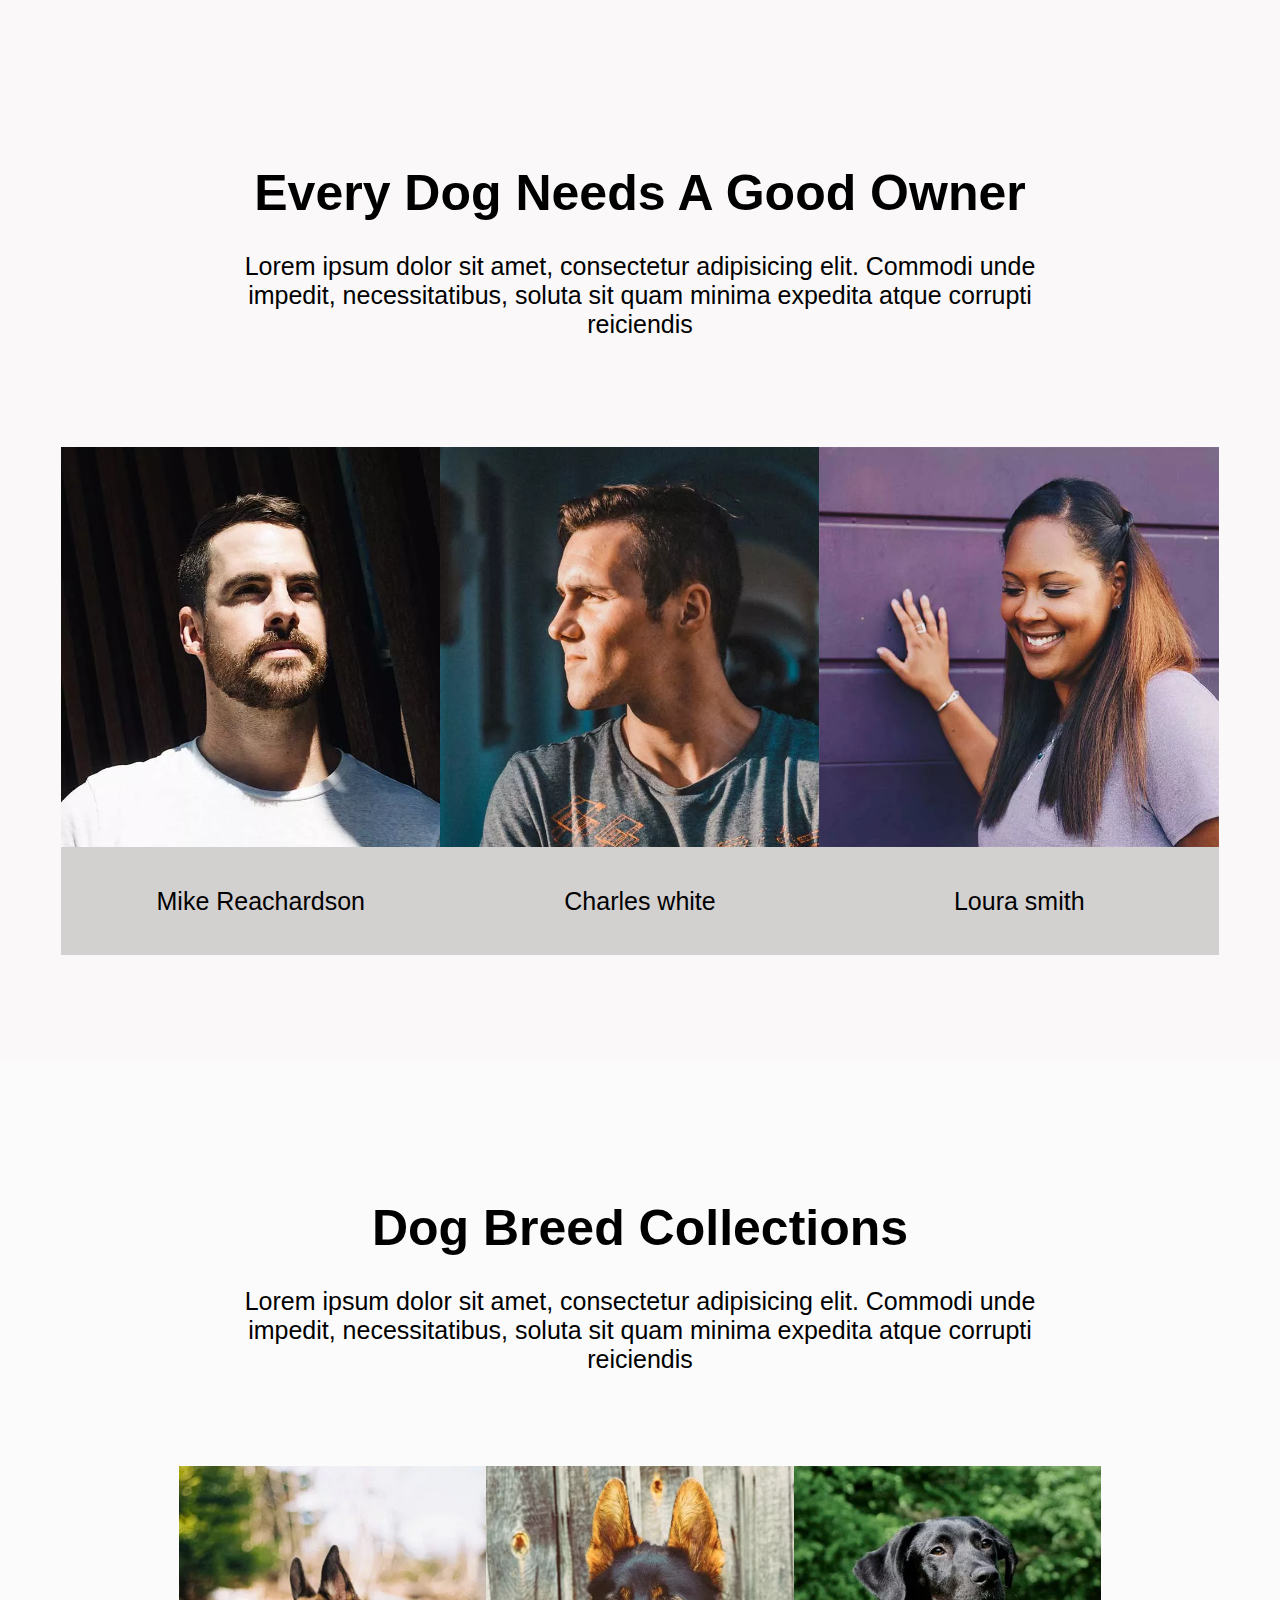
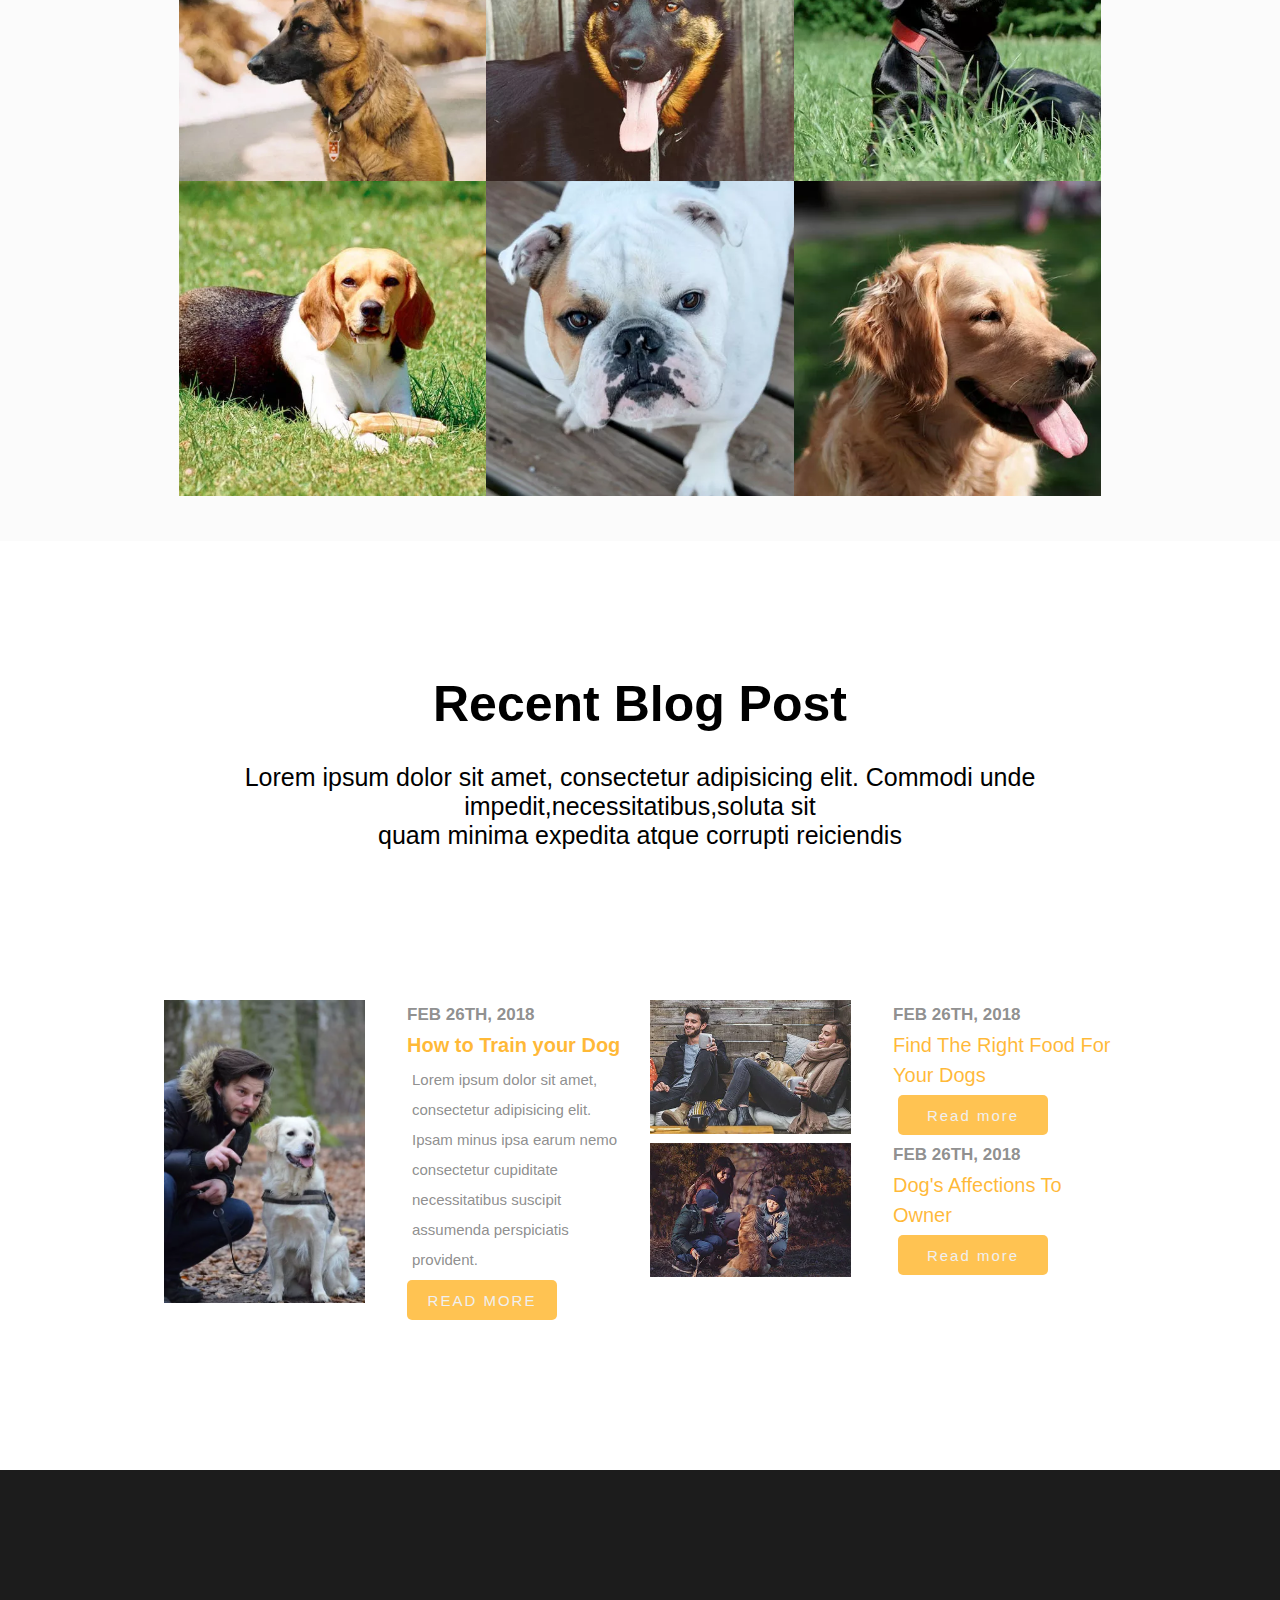
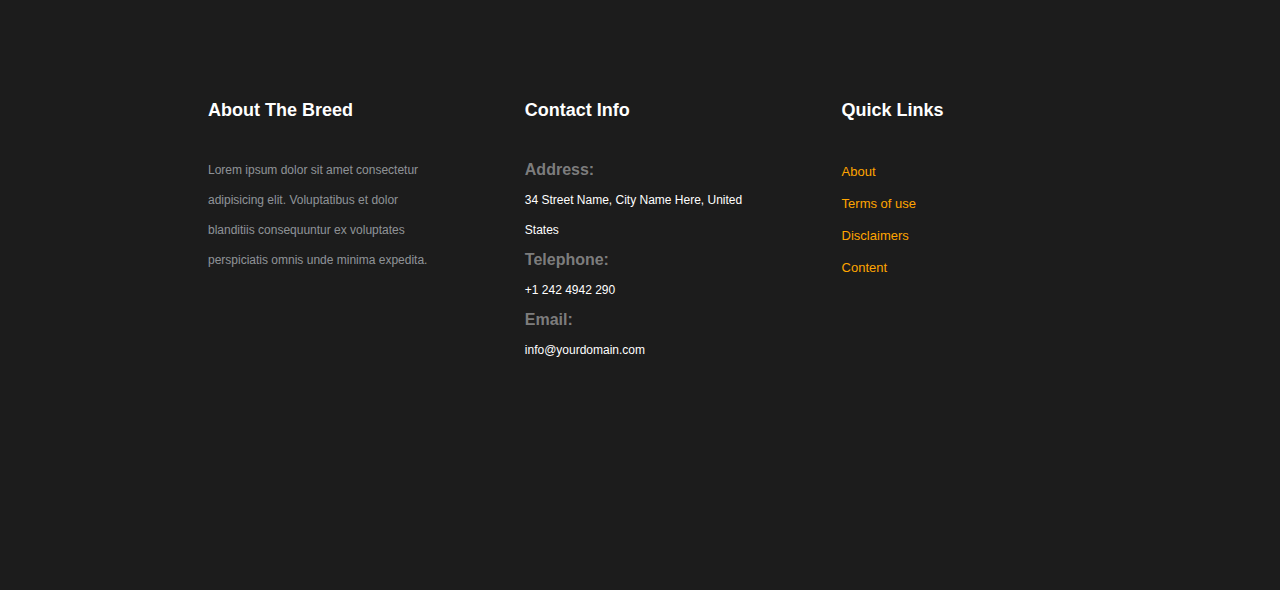
==== commit 48bfd969: "image size change" ====
--- a/index.html
+++ b/index.html
@@ -200,7 +200,7 @@
           <h1>Recent Blog Post</h1>
           <p class="se3p">
             Lorem ipsum dolor sit amet, consectetur adipisicing elit. Commodi
-            unde impedit,necessitatibus,soluta sit quam minima expedita atque
+            unde impedit,necessitatibus,soluta sit <br> quam minima expedita atque
             corrupti reiciendis
           </p>
         </div>
@@ -226,8 +226,7 @@
             <h1>FEB 26TH, 2018</h1>
             <p>Find The Right Food For Your Dogs</p>
             <button>Read more</button>
-           <br>
-           <br>
+           
             
             <h1>FEB 26TH, 2018</h1>
             <p>Dog's Affections To Owner</p>
--- a/web.css
+++ b/web.css
@@ -136,7 +136,8 @@
   top: 0;
   right: 0;
 }
-.nav {  height: 70px;
+.nav {
+  height: 70px;
   width: 100%;
   background: transparent;
   position: absolute;
@@ -147,17 +148,15 @@
   justify-content: space-between;
   top: 1px;
   /* background-color: aqua; */
-
 }
 .box3 .nav .one {
   /* background-color: blue; */
   height: 70px;
-  width:19%;
+  width: 19%;
   display: flex;
   justify-content: flex-end;
   align-items: center;
   color: rgba(255, 255, 255, 0.685);
- 
 }
 .box3 .nav .two {
   /* background-color: blue; */
@@ -168,8 +167,6 @@
   justify-content: flex-end;
   align-items: center;
   gap: 20px;
-
-  
 }
 .two a {
   color: rgba(162, 160, 160, 0.838);
@@ -475,7 +472,6 @@
   display: flex;
   justify-content: center;
   align-items: center;
-
 }
 .inerbox2 {
   height: 40%;
@@ -503,7 +499,7 @@
   text-align: center;
 }
 
-.sec5 .inerbox2 .bxs2 h1{
+.sec5 .inerbox2 .bxs2 h1 {
   padding-top: 15%;
 }
 
@@ -524,9 +520,9 @@
 }
 .sec5 .inerbox2 .content1 .one,
 .two,
-.three,.four {
+.three,
+.four {
   flex: 1;
-
 }
 
 .sec5 .inerbox2 .content1 .one {
@@ -534,13 +530,12 @@
 }
 
 .sec5 .inerbox2 .content1 .one img {
-  height: 90%;
+  height: 80%;
   width: 90%;
   object-fit: cover;
 }
 .sec5 .inerbox2 .content1 .three {
   height: 400%;
-  
 }
 .sec5 .inerbox2 .content1 .three img {
   height: 95%;
@@ -548,99 +543,88 @@
   object-fit: cover;
 }
 
-.sec5 .inerbox2 .content1 .two h1{
+.sec5 .inerbox2 .content1 .two h1 {
   font-size: 17px;
 }
-.sec5 .inerbox2 .content1 .two h2{
+.sec5 .inerbox2 .content1 .two h2 {
   color: rgba(255, 166, 0, 0.781);
   font-size: 20px;
   transition: 0.5s;
 }
-.sec5 .inerbox2 .content1 .two h2:hover{
+.sec5 .inerbox2 .content1 .two h2:hover {
   color: rgba(165, 42, 42, 0.603);
 }
-.sec5 .inerbox2 .content1 .two p{
-  font-size: 15px;  margin: 5px;
-}
-.sec5 .inerbox2 .content1 .two button{
+.sec5 .inerbox2 .content1 .two p {
+  font-size: 15px;
+  margin: 5px;
+}
+.sec5 .inerbox2 .content1 .two button {
   color: rgb(240, 240, 240);
 
-background-color: rgba(255, 166, 0, 0.677);
-
-
-height: 40px;
-width: 150px;
-border-radius: 5px;
-font-size:15px;
-border: none;
-
-
-letter-spacing: 3px;
-display: flex;
-justify-content: center;
-align-items: center;
-
-font-size: 15px;
-letter-spacing: 2px;
-
-}
-
-
-
-.sec5 .inerbox2 .content1 .four h1{
+  background-color: rgba(255, 166, 0, 0.677);
+
+  height: 40px;
+  width: 150px;
+  border-radius: 5px;
+  font-size: 15px;
+  border: none;
+
+  letter-spacing: 3px;
+  display: flex;
+  justify-content: center;
+  align-items: center;
+
+  font-size: 15px;
+  letter-spacing: 2px;
+}
+
+.sec5 .inerbox2 .content1 .four h1 {
   font-size: 17px;
 }
-.sec5 .inerbox2 .content1 .four p{
+.sec5 .inerbox2 .content1 .four p {
   color: rgba(255, 166, 0, 0.781);
   font-size: 20px;
-transition: 0.5s;
-}
-.sec5 .inerbox2 .content1 .four p:hover{
+  transition: 0.5s;
+}
+.sec5 .inerbox2 .content1 .four p:hover {
   color: rgba(165, 42, 42, 0.705);
 }
 
-.sec5 .inerbox2 .content1 .four button{
+.sec5 .inerbox2 .content1 .four button {
   color: rgb(240, 240, 240);
 
-background-color: rgba(255, 166, 0, 0.677);
-
-
-height: 40px;
-width: 150px;
-border-radius: 5px;
-font-size:15px;
-border: none;
-margin: 5px;
-
-letter-spacing: 3px;
-display: flex;
-justify-content: center;
-align-items: center;
-
-font-size: 15px;
-letter-spacing: 2px;
-
-}
-
-
-
-
+  background-color: rgba(255, 166, 0, 0.677);
+
+  height: 40px;
+  width: 150px;
+  border-radius: 5px;
+  font-size: 15px;
+  border: none;
+  margin: 5px;
+
+  letter-spacing: 3px;
+  display: flex;
+  justify-content: center;
+  align-items: center;
+
+  font-size: 15px;
+  letter-spacing: 2px;
+}
 
 /* .endddddd */
 
-.end{
+.end {
   height: 80vh;
   width: 100%;
   background-color: rgba(0, 0, 0, 0.889);
-color: white;
-display: flex;
-padding: 100px;
-padding-top: 100px;
-align-items: center;
-justify-content: space-between;
-
-}
-.end .box9{
+  color: white;
+  display: flex;
+  padding: 100px;
+  padding-top: 100px;
+  align-items: center;
+  justify-content: space-between;
+}
+.end .box9 {
   display: flex;
   /* background-color: aqua; */
   width: 90%;
@@ -648,45 +632,46 @@
   font-size: 18px;
   color: rgba(134, 134, 134, 0.935);
   line-height: 30px;
-margin: 10%;
-  
+  margin: 10%;
 }
 .end .box9 .one,
 .two,
 .three {
-  flex: 1;}
-
-
-  .end .box9 .one h1{
-    font-size: 18px;
-    color: white;
-  }
-  .end .box9 .one p{
-    font-size: 12px;
-    color: rgba(240, 248, 255, 0.554);
-  }
-  
-  .end .box9 .two h1{
-    font-size: 18px;
-    color: white;
-  }
-  .end .box9 .two  p{
-    color: white;
-    font-size: 12px;
-  }
-  .end .box9 .two h2,h3,h4{
-    font-size: 16px;
-  }
-  .end .box9 .three h1{
-    color: white;
-    font-size: 18px;
-  }
-  .end .box9 .three a{
-    color: orange;
-    text-decoration: none;
-    transition: 0.5s;
-    font-size: 13px;
-  }
-  .end .box9 .three a:hover{
-    color: white;
-  }+  flex: 1;
+}
+
+.end .box9 .one h1 {
+  font-size: 18px;
+  color: white;
+}
+.end .box9 .one p {
+  font-size: 12px;
+  color: rgba(240, 248, 255, 0.554);
+}
+
+.end .box9 .two h1 {
+  font-size: 18px;
+  color: white;
+}
+.end .box9 .two p {
+  color: white;
+  font-size: 12px;
+}
+.end .box9 .two h2,
+h3,
+h4 {
+  font-size: 16px;
+}
+.end .box9 .three h1 {
+  color: white;
+  font-size: 18px;
+}
+.end .box9 .three a {
+  color: orange;
+  text-decoration: none;
+  transition: 0.5s;
+  font-size: 13px;
+}
+.end .box9 .three a:hover {
+  color: white;
+}
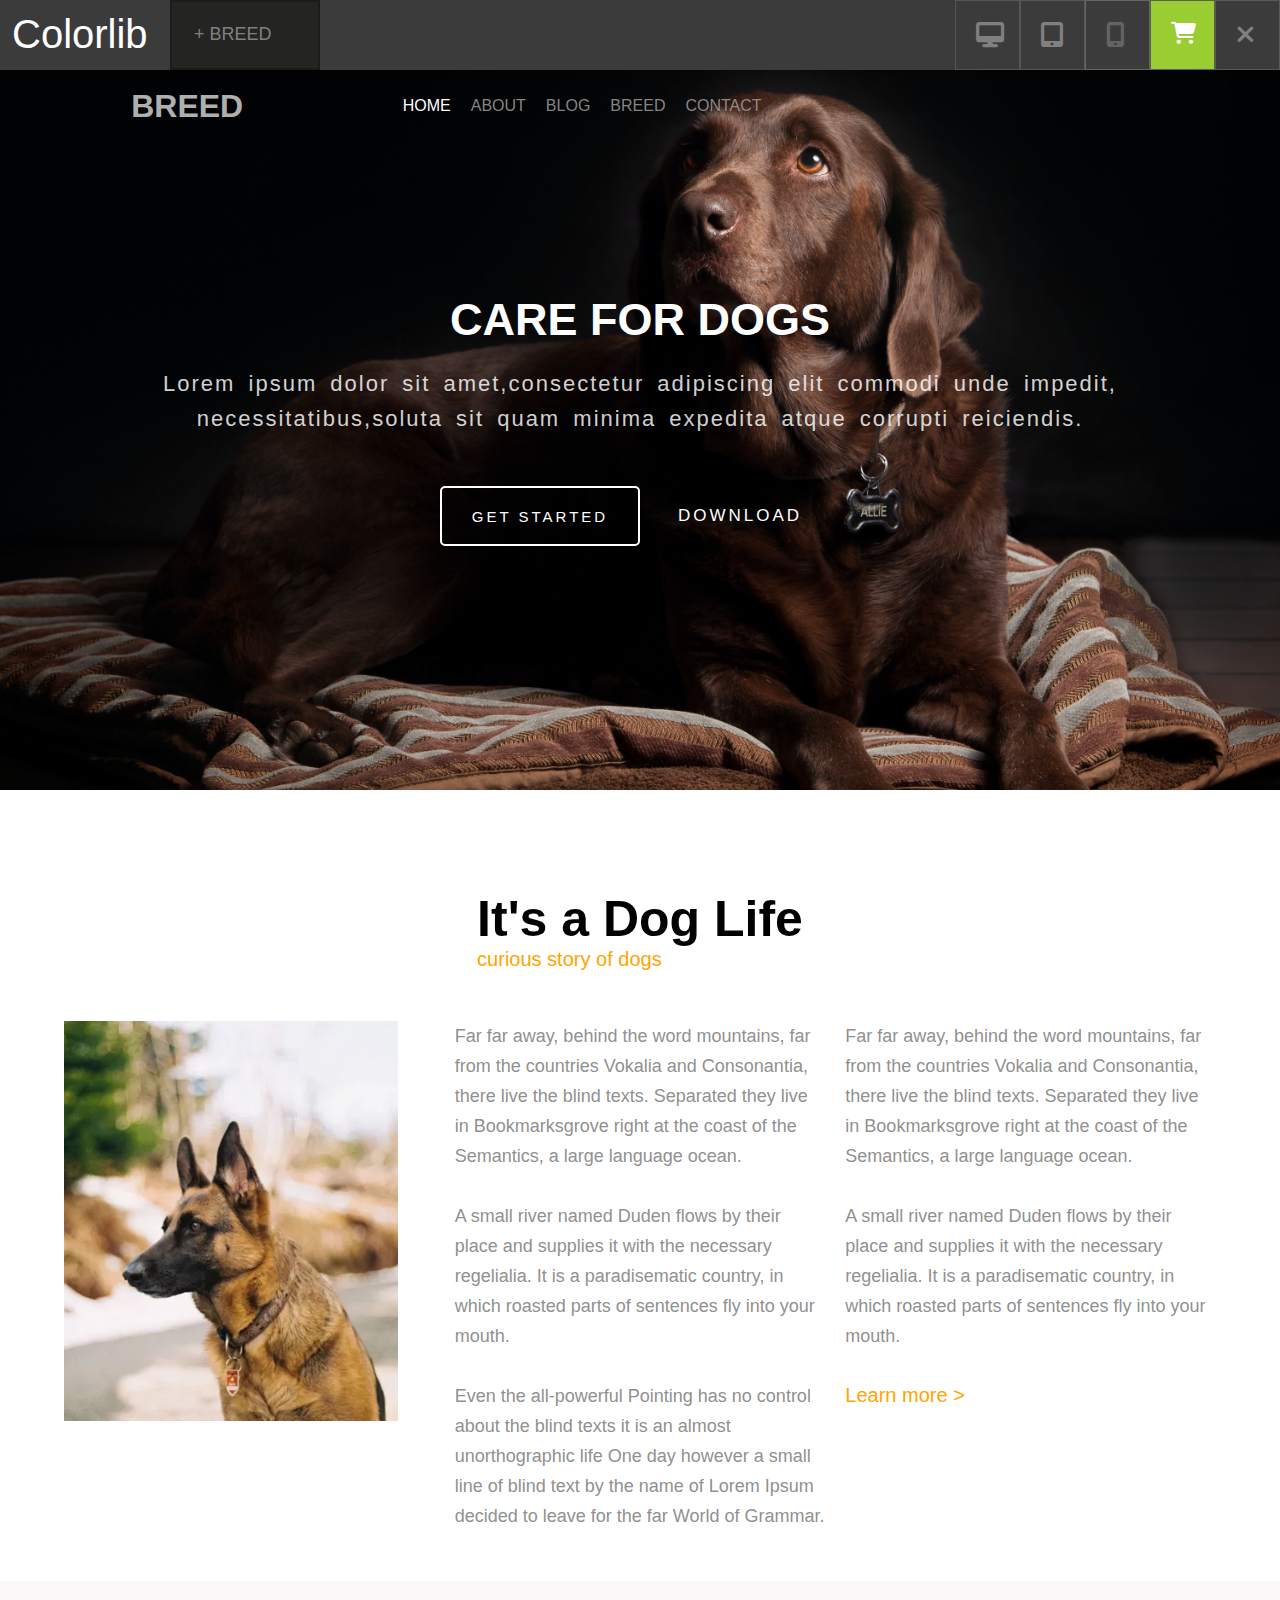
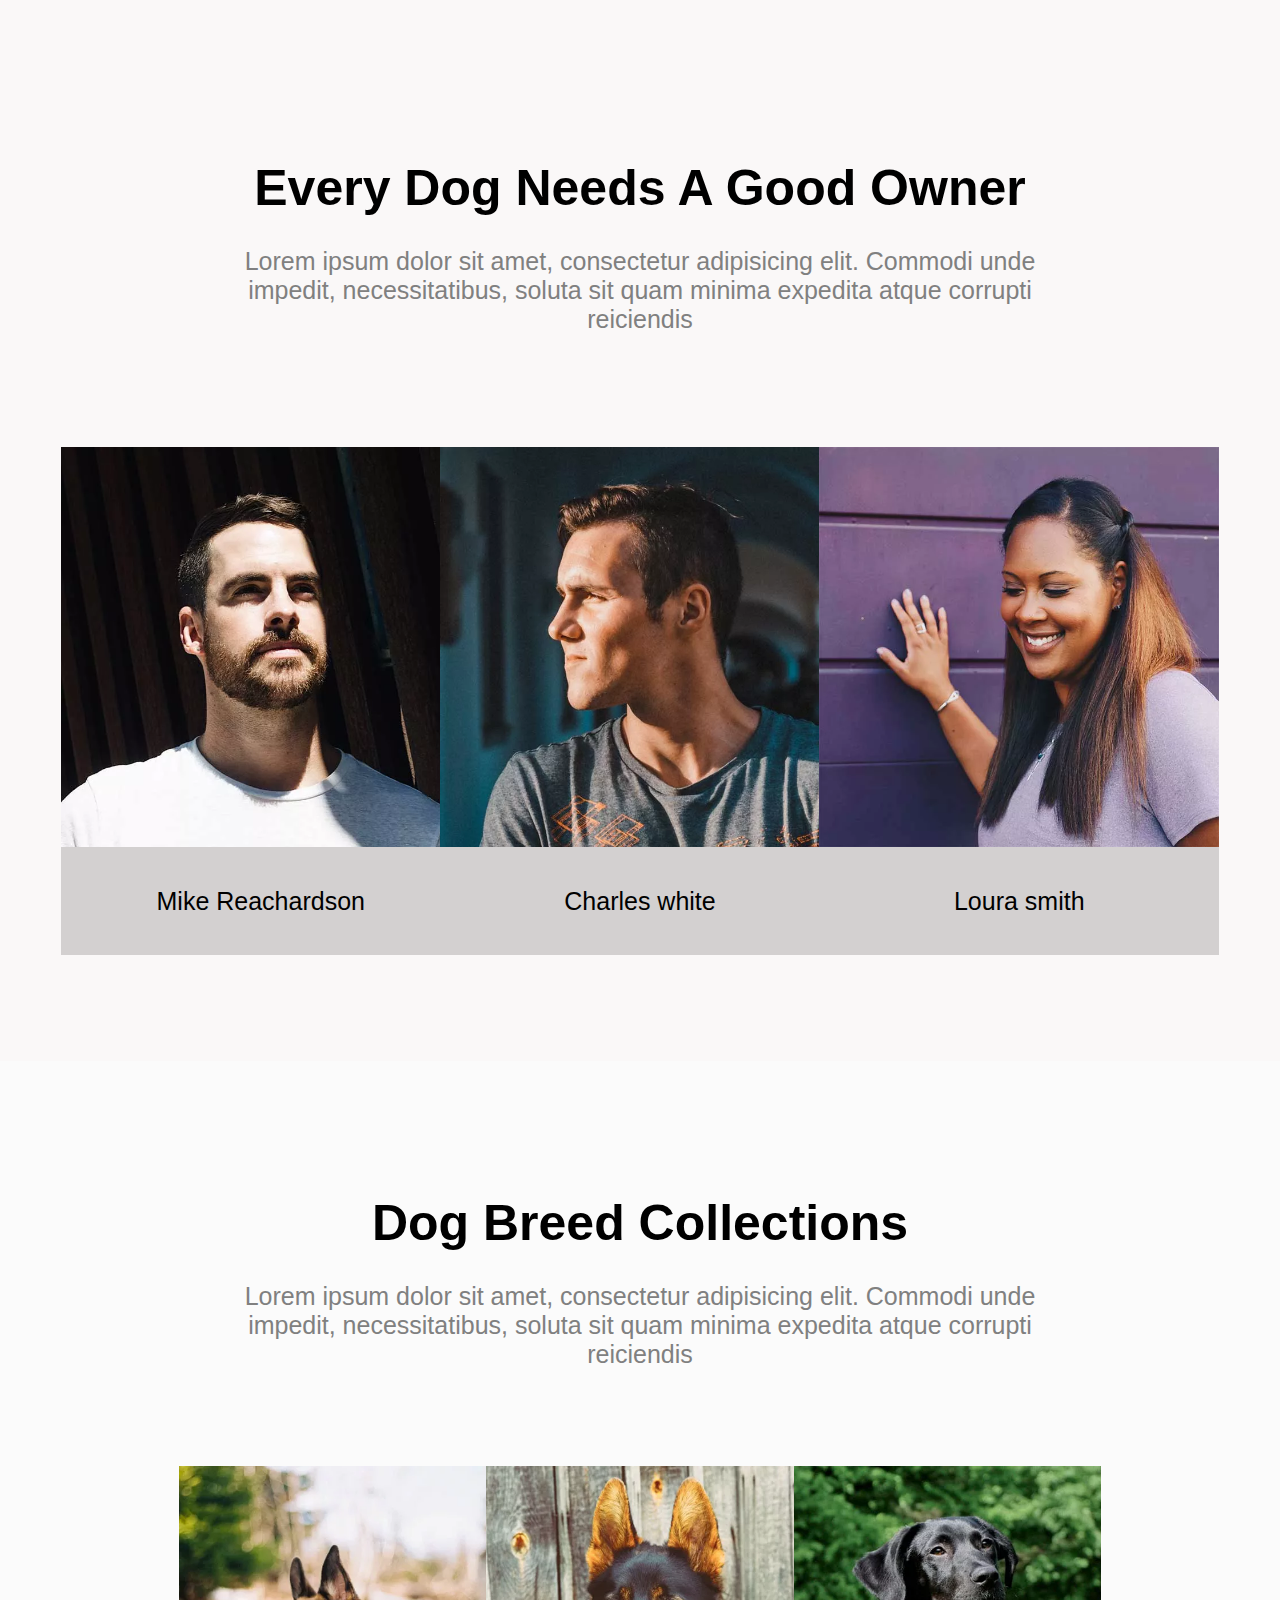
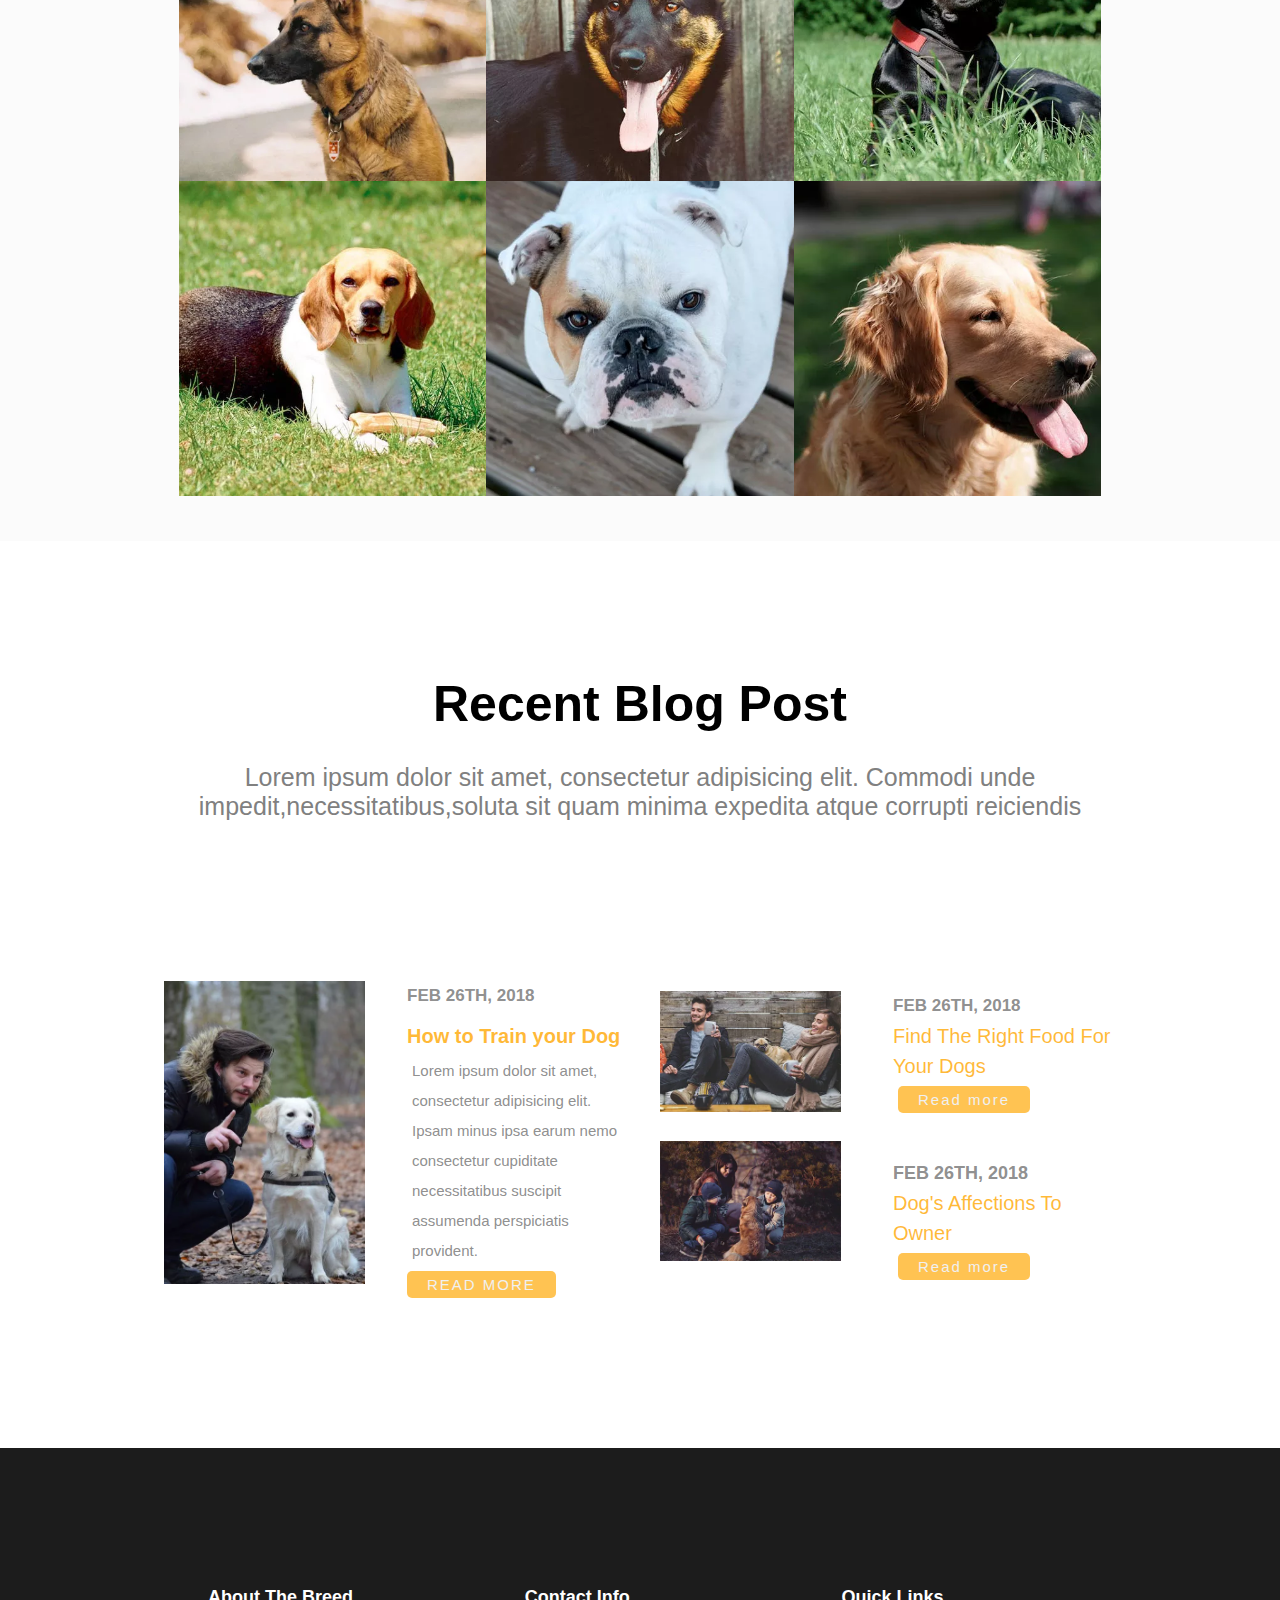
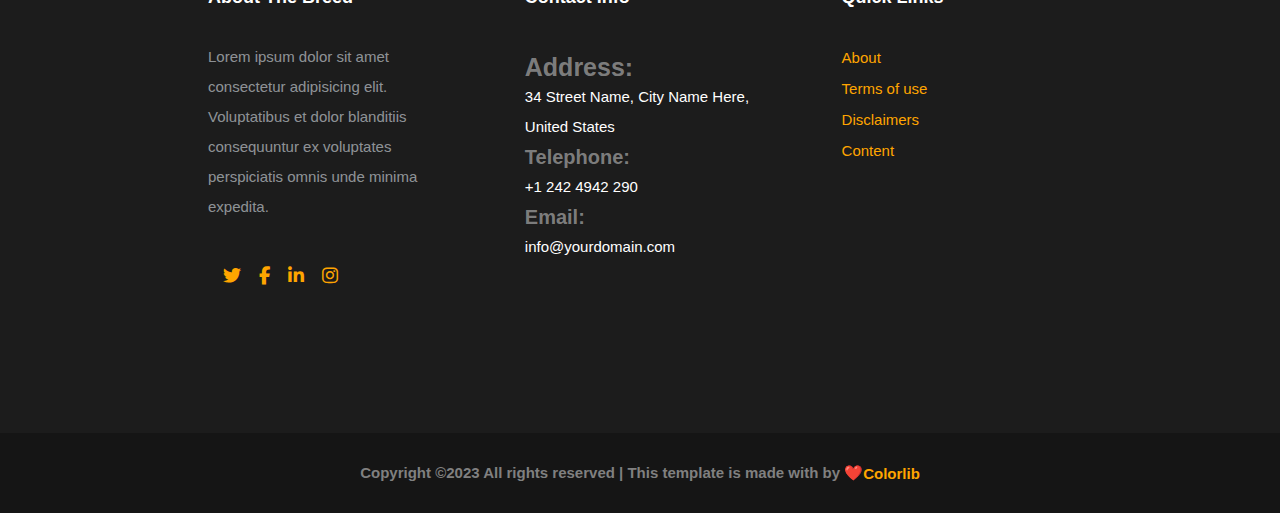
==== commit 0707b533: "project complete" ====
--- a/index.html
+++ b/index.html
@@ -6,9 +6,11 @@
     <title>dog website</title>
     <link
       rel="stylesheet"
-      href="https://cdnjs.cloudflare.com/ajax/libs/font-awesome/6.4.0/css/all.min.css"
-    />
+      
+      href="https://cdnjs.cloudflare.com/ajax/libs/font-awesome/6.4.0/css/all.min.css"/>
     <link rel="stylesheet" href="./web.css" />
+    <link href="https://cdn.jsdelivr.net/npm/bootstrap@5.3.0/dist/css/bootstrap.min.css" rel="stylesheet" integrity="sha384-9ndCyUaIbzAi2FUVXJi0CjmCapSmO7SnpJef0486qhLnuZ2cdeRhO02iuK6FUUVM" crossorigin="anonymous">
+    <script src="https://cdn.jsdelivr.net/npm/bootstrap@5.3.0/dist/js/bootstrap.bundle.min.js" integrity="sha384-geWF76RCwLtnZ8qwWowPQNguL3RmwHVBC9FhGdlKrxdiJJigb/j/68SIy3Te4Bkz" crossorigin="anonymous"></script>
   </head>
   <body>
     <div class="box">
@@ -48,7 +50,7 @@
           corrupti reiciendis.
         </p>
         <div class="button">
-          <button class="btn">GET STARTED</button>
+          <button class="btn11">GET STARTED</button>
           <button class="btn1">DOWNLOAD</button>
         </div>
       </div>
@@ -190,7 +192,7 @@
           </div>
         </div>
       </div>
-    </section>
+    </section>                      
 
     
 
@@ -200,13 +202,13 @@
           <h1>Recent Blog Post</h1>
           <p class="se3p">
             Lorem ipsum dolor sit amet, consectetur adipisicing elit. Commodi
-            unde impedit,necessitatibus,soluta sit <br> quam minima expedita atque
+            unde impedit,necessitatibus,soluta sit quam minima expedita atque
             corrupti reiciendis
           </p>
         </div>
         <div class="content1">
           <div class="one">
-            <img src="images/blog_1.jpg.webp" alt="" />
+            <img class="mmm" src="images/blog_1.jpg.webp" alt="" />
           </div>
           <div class="two">
             <h1>FEB 26TH, 2018</h1>
@@ -217,18 +219,19 @@
             <button>READ MORE</button>
           </div>
           <div class="three">
-            <img src="images/blog_2.jpg.webp" alt="" />
-            
-            <img src="images/blog_3.jpg.webp" alt="" /> 
+            <img class="im1" src="images/blog_2.jpg.webp" alt="" />
+            
+            <img class="im1" src="images/blog_3.jpg.webp" alt="" /> 
           </div>
          
-          <div class="four">
+          <div class="four"> 
             <h1>FEB 26TH, 2018</h1>
             <p>Find The Right Food For Your Dogs</p>
-            <button>Read more</button>
-           
-            
-            <h1>FEB 26TH, 2018</h1>
+            <button class="btnn">Read more</button>
+            
+            <p>&nbsp;</p>
+            
+          <h2 class="feb">FEB 26TH, 2018</h2>
             <p>Dog's Affections To Owner</p>
             <button>Read more</button>
 
@@ -243,19 +246,36 @@
               <br>
              
               <p>Lorem ipsum dolor sit amet consectetur adipisicing elit. Voluptatibus et dolor blanditiis consequuntur ex voluptates perspiciatis omnis unde minima expedita.</p>
-            </div>
+            <br>
+            <div class="b">
+              <i class="fa-brands fa-twitter"></i>
+              <i class="fa-brands fa-facebook-f"></i>
+              <i class="fa-brands fa-linkedin-in"></i>
+                <i class="fa-brands fa-instagram"></i>
+
+            <!-- <div class="b3"><i class="fa-brands fa-twitter"></i></div>
+             
+          
+            <div class="b3"><i class="fa-brands fa-facebook-f"></i></div>
+            <div class="b3"><i class="fa-brands fa-linkedin-in"></i></div>
+
+            <div class="b3"><i class="fa-brands fa-instagram"></i></div> -->
+            </div>
+            </div>
+
+
             <div class="two">
             
         
               <h1>Contact Info</h1>
               <br>
-            <h2>  Address: </h2>
+            <h2 class="h3333">  Address: </h2>
 <p>34 Street Name, City Name Here, United States</p>
 
-<h3>Telephone: </h3>
+<h3 class="h3333">Telephone: </h3>
 <p>+1 242 4942 290</p>
 
-<h4>Email: </h4>
+<h4 class="h3333">Email: </h4>
 <p>info@yourdomain.com</p>
             </div>
             <div class="three">
@@ -270,10 +290,12 @@
               <br>
               <a href="#">Content</a>
             </div>
-           
-          </div>
-          
-         </section> 
-         
+                   </div>
+        </section> 
+
+          <div class="link">    
+              <h3 class="link">Copyright ©2023 All rights reserved | This template is made with  by ❤️ <span>Colorlib</span></h3>
+            </div>
+  
   </body>
 </html>
--- a/web.css
+++ b/web.css
@@ -168,6 +168,7 @@
   align-items: center;
   gap: 20px;
 }
+
 .two a {
   color: rgba(162, 160, 160, 0.838);
   text-decoration: none;
@@ -212,7 +213,7 @@
   align-items: center;
   margin: 30px;
 }
-.btn {
+.btn11 {
   height: 60px;
   width: 200px;
   border-radius: 5px;
@@ -223,7 +224,6 @@
   align-items: center;
   background-color: transparent;
   letter-spacing: 3px;
-
   color: white;
 }
 .btn1 {
@@ -239,7 +239,7 @@
   justify-content: center;
   align-items: center;
 }
-.text-box .button .btn:hover {
+.text-box .button .btn11:hover {
   color: black;
   background-color: white;
 }
@@ -279,6 +279,11 @@
 .three {
   flex: 1;
 }
+
+.im1{
+  padding: 10px;
+
+}
 .box4 .content .one {
   height: 400px;
 }
@@ -292,6 +297,7 @@
   background-color: white;
   color: orange;
   font-size: 20px;
+
 }
 
 /* sec3 */
@@ -408,6 +414,8 @@
 }
 .se3p {
   text-align: center;
+  margin-bottom: 10px;
+  color: gray;
 }
 
 .bx3 {
@@ -563,8 +571,7 @@
 
   background-color: rgba(255, 166, 0, 0.677);
 
-  height: 40px;
-  width: 150px;
+  padding: 5px 20px;
   border-radius: 5px;
   font-size: 15px;
   border: none;
@@ -578,14 +585,21 @@
   letter-spacing: 2px;
 }
 
-.sec5 .inerbox2 .content1 .four h1 {
+.sec5 .inerbox2 .content1 .four h1,h2 {
   font-size: 17px;
+  margin-top: 10px;
+
+}
+.feb{
+  font-size: 18px;
 }
 .sec5 .inerbox2 .content1 .four p {
   color: rgba(255, 166, 0, 0.781);
   font-size: 20px;
   transition: 0.5s;
-}
+  
+}
+
 .sec5 .inerbox2 .content1 .four p:hover {
   color: rgba(165, 42, 42, 0.705);
 }
@@ -594,9 +608,9 @@
   color: rgb(240, 240, 240);
 
   background-color: rgba(255, 166, 0, 0.677);
-
-  height: 40px;
-  width: 150px;
+padding: 5px 20px;
+  /* height: 30px; */
+  /* width: 150px; */
   border-radius: 5px;
   font-size: 15px;
   border: none;
@@ -614,7 +628,7 @@
 /* .endddddd */
 
 .end {
-  height: 80vh;
+  height: 65vh;
   width: 100%;
   background-color: rgba(0, 0, 0, 0.889);
   color: white;
@@ -645,9 +659,21 @@
   color: white;
 }
 .end .box9 .one p {
-  font-size: 12px;
+  font-size: 15px;
   color: rgba(240, 248, 255, 0.554);
 }
+.end .box9 .b {
+  color: orange;
+  display: flex;
+  justify-content: flex-start;
+  align-items: center;
+  flex-direction: row;
+  padding: 15px;
+  gap: 18px;
+  margin: 0;
+  
+}
+/* align-items: center;} */
 
 .end .box9 .two h1 {
   font-size: 18px;
@@ -655,12 +681,16 @@
 }
 .end .box9 .two p {
   color: white;
-  font-size: 12px;
+  font-size: 15px;
 }
 .end .box9 .two h2,
 h3,
 h4 {
-  font-size: 16px;
+  font-size: 25px;
+}
+
+.h3333{
+  font-size: 20px;
 }
 .end .box9 .three h1 {
   color: white;
@@ -670,8 +700,28 @@
   color: orange;
   text-decoration: none;
   transition: 0.5s;
-  font-size: 13px;
+  font-size: 15px;
 }
 .end .box9 .three a:hover {
   color: white;
 }
+
+
+.link{
+  height: 80px;
+  width: 100%;
+  background-color: rgba(0, 0, 0, 0.711);
+  display: flex;
+  justify-content: center;
+  align-items: center;
+  font-size: 15px;
+  color: gray;
+}
+
+
+span{
+  color: orange;
+  gap: 3px;
+  font-size: 15px;
+}
+
